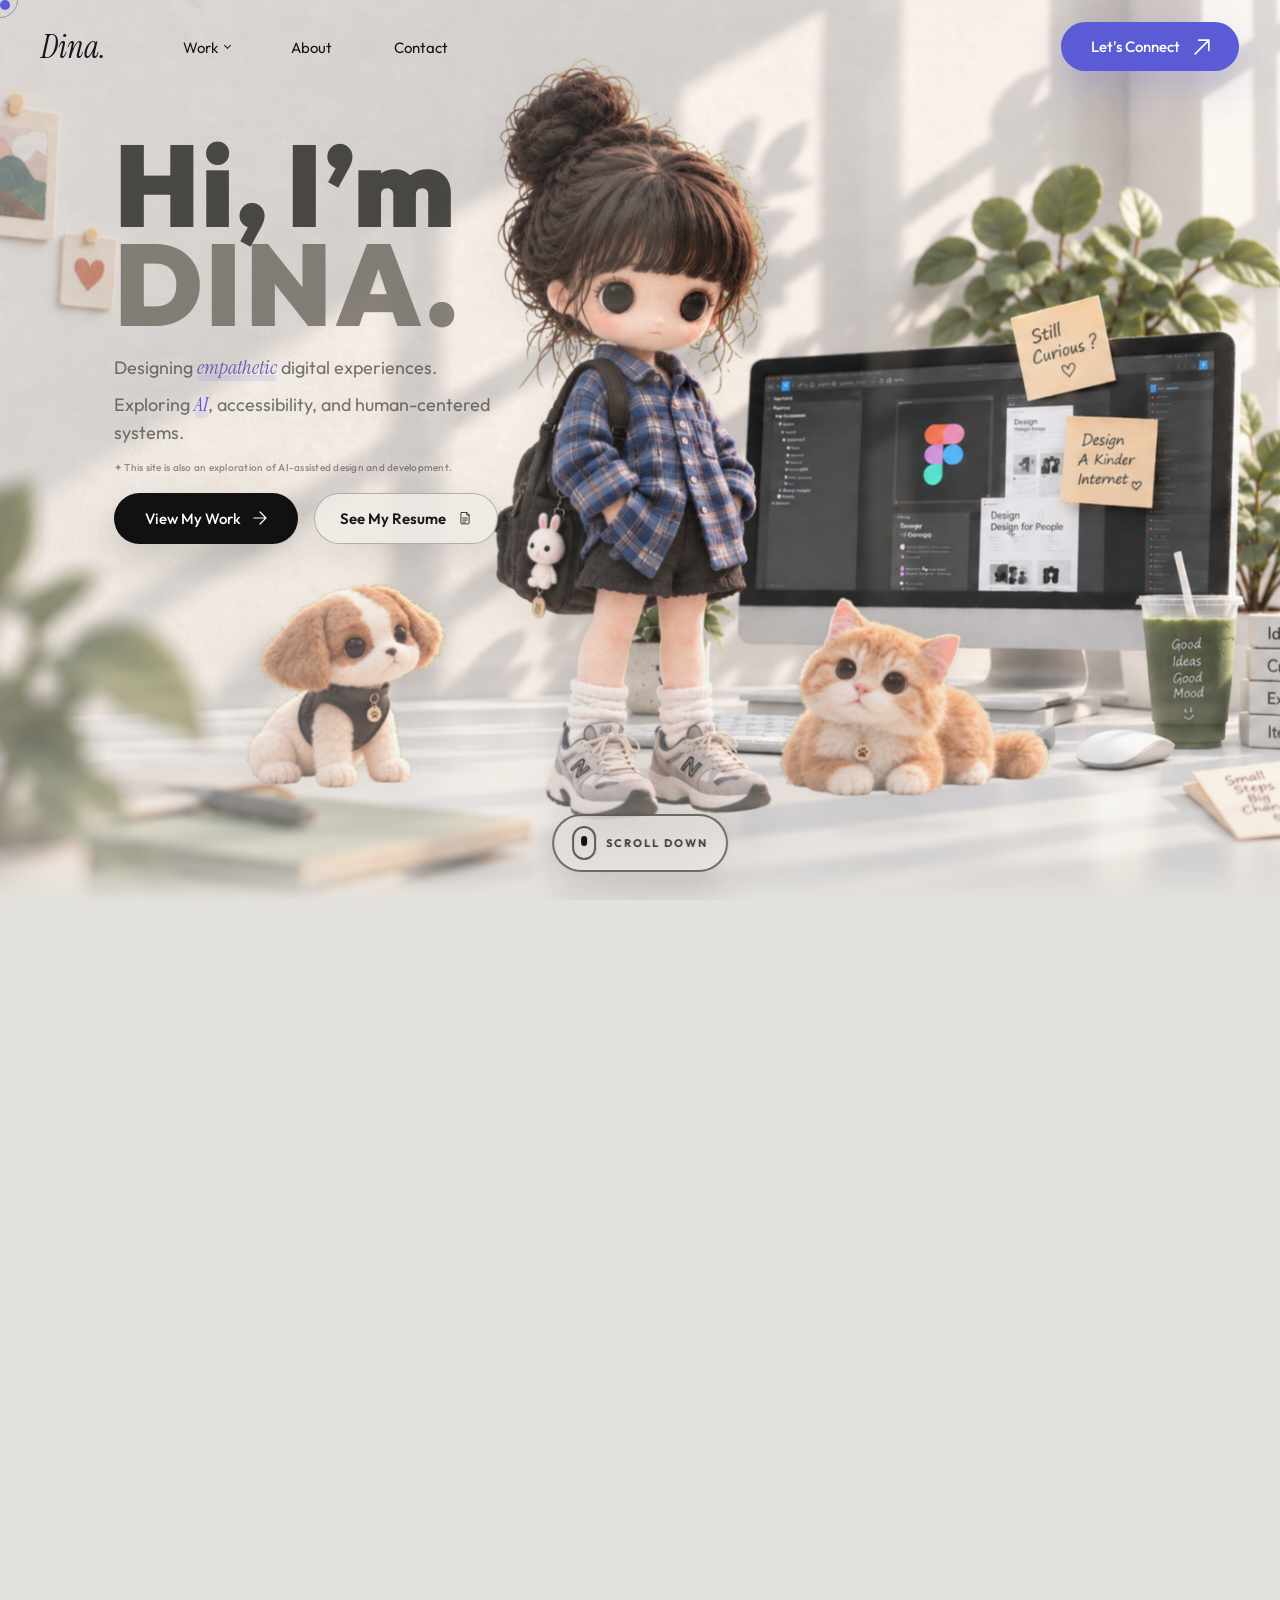
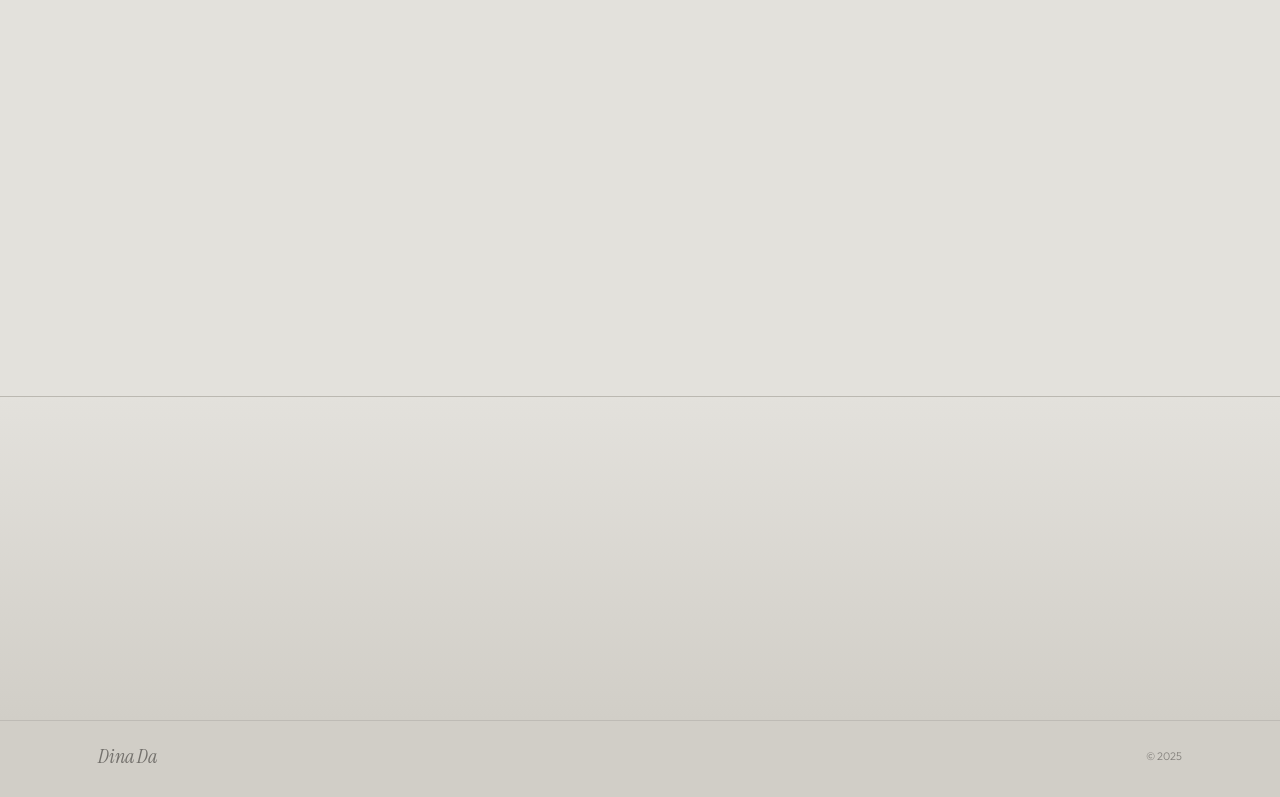
==== index.html @ 5faf24f3 "Add files via upload" ====
<!DOCTYPE html>
<html lang="en">
  <head>
  <meta charset="UTF-8" />
  <meta name="viewport" content="width=device-width, initial-scale=1.0" />
    <link rel="icon" type="image/png" href="favicon1.png">
  <title>Yujie Da (Dina) | UX & Product Designer | Northeastern University</title> <meta name="description" content="Portfolio of Yujie Da, also known as Dina. UX and product designer specializing in interactive design, AI products, and accessible digital experiences. Currently studying at Northeastern University." /> <meta name="author" content="Yujie Da" />

    <!-- Google Analytics -->
<script async src="https://www.googletagmanager.com/gtag/js?id=G-WJYXNTRF2K"></script>
<script>
  window.dataLayer = window.dataLayer || [];
  function gtag(){dataLayer.push(arguments);}
  gtag('js', new Date());
  gtag('config', 'G-WJYXNTRF2K');
</script>
  <link rel="preconnect" href="https://fonts.googleapis.com">
  <link rel="preconnect" href="https://fonts.gstatic.com" crossorigin>
  <link href="https://fonts.googleapis.com/css2?family=Instrument+Serif:ital@0;1&family=Outfit:wght@300;400;500;600;700;800;900&display=swap" rel="stylesheet">
  <style>
    *, *::before, *::after { box-sizing: border-box; margin: 0; padding: 0; }
    :root {
      --cream: #E3E1DC; --cream-dark: #D7D4CD; --footer-wash: #D1CEC7; --ink: #1A1814;
      --ink-light: #6B6560; --ink-faint: #A9A49E;
      --indigo: #5B5BD6; --indigo-deep: #4C4BC8; --indigo-light: #8B8BE8; --rose: #E8756A; --amber: #D4A847;
      --toy-ink: #191817; --toy-muted: #716D66; --toy-dina: #6F6A60;
      --serif: 'Instrument Serif', Georgia, serif; --sans: 'Outfit', sans-serif;
    }
    html { scroll-behavior: smooth; }
    body {
      background: var(--cream);
      color: var(--ink);
      font-family: var(--sans);
      font-weight: 300;
      overflow-x: hidden;
      cursor: none;
    }
    #cur { position: fixed; width: 10px; height: 10px; background: #5B5BD6; border-radius: 50%; pointer-events: none; z-index: 99999; top: 0; left: 0; }
    #cur-ring { position: fixed; width: 36px; height: 36px; border: 1.5px solid rgba(91,91,214,0.55); border-radius: 50%; pointer-events: none; z-index: 99998; top: 0; left: 0; transition: width 0.2s, height 0.2s; }
    nav { position: fixed; top: 0; left: 0; right: 0; z-index: 1000; padding: 22px 0; transition: background 0.4s, padding 0.4s, border-color 0.4s; }
    nav.scrolled { background: rgba(227,225,220,0.5); backdrop-filter: blur(18px); padding: 14px 0; border-bottom: 1px solid rgba(26,24,20,0.05); }
    .nav-inner { max-width: none; margin: 0 auto; padding: 0 clamp(24px,3.2vw,52px); display: grid; grid-template-columns: auto 1fr auto; gap: clamp(30px,6vw,96px); align-items: center; }
    .nav-name { font-family: var(--serif); font-size: 32px; font-style: italic; font-weight: 400; line-height: 1; text-decoration: none; color: #17151b; cursor: none; }
    .nav-links { display: flex; gap: clamp(28px,4.8vw,72px); list-style: none; justify-self: start; }
    .nav-links a { font-family: var(--sans); font-size: 15px; font-weight: 400; letter-spacing: 0; text-transform: none; color: #17151b; text-decoration: none; transition: color 0.2s; position: relative; cursor: none; }
    .nav-links button { font-family: var(--sans); font-size: 15px; font-weight: 400; letter-spacing: 0; color: #17151b; border: 0; background: transparent; cursor: none; }
    .nav-links a::after { content: ''; position: absolute; bottom: -2px; left: 0; width: 0; height: 1px; background: var(--indigo); transition: width 0.3s; }
    .nav-links a:hover { color: var(--indigo); }
    .nav-links a:hover::after { width: 100%; }
    .nav-work { position: relative; }
    .nav-work-toggle { display: inline-flex; align-items: center; gap: 7px; padding: 0; transition: color 0.2s; }
    .nav-work-toggle::after { content: ''; width: 5px; height: 5px; border-right: 1.5px solid currentColor; border-bottom: 1.5px solid currentColor; transform: translateY(-2px) rotate(45deg); transition: transform 0.22s; }
    .nav-work.is-open .nav-work-toggle,
    .nav-work-toggle:hover { color: var(--indigo); }
    .nav-work.is-open .nav-work-toggle::after { transform: translateY(1px) rotate(225deg); }
    .work-menu { position: absolute; left: -18px; top: calc(100% + 16px); min-width: 178px; padding: 10px; border: 1px solid rgba(26,24,20,0.12); border-radius: 14px; background: rgba(238,236,230,0.84); backdrop-filter: blur(18px); box-shadow: 0 20px 48px rgba(26,24,20,0.12); opacity: 0; transform: translateY(-6px); pointer-events: none; transition: opacity 0.22s, transform 0.22s; }
    .nav-work.is-open .work-menu { opacity: 1; transform: translateY(0); pointer-events: auto; }
    .work-menu a { display: flex; align-items: center; justify-content: space-between; padding: 10px 11px; border-radius: 10px; color: rgba(28,27,25,0.72); font-size: 13px; font-weight: 500; white-space: nowrap; }
    .work-menu a::after { content: ''; position: static; width: 6px; height: 6px; border-right: 1.4px solid currentColor; border-top: 1.4px solid currentColor; background: transparent; transform: rotate(45deg); opacity: 0.45; transition: opacity 0.2s, transform 0.2s; }
    .work-menu a:hover { color: var(--indigo); background: rgba(91,91,214,0.08); }
    .work-menu a:hover::after { width: 6px; opacity: 1; transform: translateX(2px) rotate(45deg); }
    .nav-connect { display: inline-flex; align-items: center; gap: 14px; justify-self: end; padding: 15px 24px; min-width: 178px; justify-content: center; border-radius: 999px; background: var(--indigo); color: #fff; font-size: 15px; font-weight: 500; text-decoration: none; box-shadow: 0 16px 38px rgba(91,91,214,0.22); transition: transform 0.22s, background 0.22s, box-shadow 0.22s; cursor: none; }
    .nav-connect:hover { transform: translateY(-1px); background: var(--indigo-deep); box-shadow: 0 20px 46px rgba(91,91,214,0.28); }
    .nav-connect:active { transform: scale(0.98); }
    .nav-toggle { display: none; width: 44px; height: 44px; border: 1px solid rgba(26,24,20,0.14); border-radius: 50%; background: rgba(238,236,230,0.74); color: #17151b; align-items: center; justify-content: center; padding: 0; backdrop-filter: blur(14px); transition: background 0.22s, border-color 0.22s, color 0.22s, transform 0.22s; cursor: none; }
    .nav-toggle:hover { color: var(--indigo); border-color: rgba(91,91,214,0.36); transform: translateY(-1px); }
    .nav-toggle-lines { width: 18px; height: 12px; position: relative; display: block; }
    .nav-toggle-lines::before,
    .nav-toggle-lines::after { content: ''; position: absolute; left: 0; width: 18px; height: 1.6px; border-radius: 999px; background: currentColor; transition: transform 0.22s, top 0.22s; }
    .nav-toggle-lines::before { top: 1px; }
    .nav-toggle-lines::after { top: 10px; }
    nav.mobile-open .nav-toggle-lines::before { top: 6px; transform: rotate(45deg); }
    nav.mobile-open .nav-toggle-lines::after { top: 6px; transform: rotate(-45deg); }
    .mobile-menu { display: none; }
    .hero-section {
      min-height: 100svh;
      display: flex;
      align-items: center;
      padding: 0;
      position: relative;
      overflow: hidden;
      background: var(--cream);
    }
    .hero-section::before {
      content: '';
      position: absolute;
      inset: 0;
      background:
        linear-gradient(90deg, rgba(227,225,220,0.34) 0%, rgba(227,225,220,0.12) 28%, rgba(227,225,220,0.02) 56%, rgba(227,225,220,0) 100%),
        linear-gradient(180deg, rgba(227,225,220,0.12) 0%, rgba(227,225,220,0) 46%, rgba(227,225,220,0.26) 100%);
      pointer-events: none;
      z-index: 1;
    }
    .hero-bottom-fade {
      position: absolute;
      left: 0;
      right: 0;
      bottom: -1px;
      height: 132px;
      background: linear-gradient(180deg, rgba(227,225,220,0) 0%, rgba(227,225,220,0.22) 70%, var(--cream) 100%);
      pointer-events: none;
      z-index: 1;
    }
    .hero-inner { max-width: none; margin: 0 auto; padding: clamp(128px,15svh,154px) clamp(34px,8.9vw,146px) 112px; width: 100%; min-height: 100svh; display: flex; align-items: flex-start; position: relative; z-index: 5; pointer-events: none; }
    .hero-content { position: relative; z-index: 6; max-width: 500px; mix-blend-mode: multiply; pointer-events: auto; }
    .hero-eyebrow { display: none; }
    @keyframes shimmer {
      0% { background-position: 200% center; }
      100% { background-position: -200% center; }
    }
    .hero-name { font-family: var(--sans); font-size: clamp(90px,9vw,162px); font-weight: 900; line-height: 0.86; letter-spacing: 0.01em; color: rgba(28,27,25,0.76); margin-bottom: 18px; max-width: 500px; text-transform: none; opacity: 0; transform: translate3d(-10px,20px,0); animation: heroTextIn 0.7s cubic-bezier(0.16,1,0.3,1) 0.1s both; }
    .hero-name-line { display: inline-flex; align-items: baseline; gap: 0.14em; }
    .hero-name em { display: block; font-family: inherit; font-style: normal; color: rgba(111,106,96,0.82); letter-spacing: 0.025em; transition: color 0.3s, text-shadow 0.3s; text-transform: uppercase; }
    .hero-name em:hover { color: var(--indigo); text-shadow: 0 16px 46px rgba(91,91,214,0.22); cursor: none; }
    .hero-desc { display: inline-block; font-size: clamp(18px,1.35vw,22px); font-weight: 400; line-height: 1.48; color: rgba(58,56,52,0.68); max-width: 440px; margin-bottom: 16px; padding: 2px 8px 4px 0; text-shadow: 0 1px 16px rgba(227,225,220,0.72); opacity: 0; transform: translate3d(-6px,16px,0); animation: heroTextIn 0.6s cubic-bezier(0.16,1,0.3,1) 0.25s both; }
    .hero-desc-line { display: block; }
    .hero-desc-line + .hero-desc-line { margin-top: 7px; }
    .glow-word { display: inline-block; position: relative; font-family: var(--serif); font-style: italic; font-size: 1.12em; font-weight: 500; color: #6862B8; text-shadow: 0 10px 26px rgba(91,91,214,0.14); transition: color 0.24s, text-shadow 0.24s; }
    .glow-word::after { content: ''; position: absolute; left: 0.04em; right: 0.02em; bottom: 0.08em; height: 0.34em; border-radius: 999px; background: rgba(139,139,232,0.16); z-index: -1; transition: background 0.24s, transform 0.24s; }
    .glow-word.ai { color: #5B5BD6; }
    .glow-word:hover { color: var(--indigo); text-shadow: 0 12px 32px rgba(91,91,214,0.24); }
    .glow-word:hover::after { background: rgba(139,139,232,0.24); transform: translateY(-1px); }
    .hero-note { max-width: 360px; margin: -5px 0 17px; padding: 0; border: 0; background: transparent; box-shadow: none; font-size: clamp(10px,0.72vw,11.5px); font-weight: 500; line-height: 1.45; letter-spacing: 0.025em; color: rgba(28,27,25,0.46); text-shadow: 0 1px 14px rgba(238,236,230,0.72); opacity: 0; transform: translate3d(-4px,10px,0); animation: heroTextIn 0.54s cubic-bezier(0.16,1,0.3,1) 0.34s both; }
    .hero-tags { display: none; }
    .hero-tag { font-size: 12px; padding: 6px 13px; border-radius: 20px; border: 1px solid rgba(26,24,20,0.15); color: var(--ink-light); }
    .hero-cta-row { display: flex; align-items: center; gap: 16px; flex-wrap: wrap; opacity: 0; transform: translate3d(-4px,14px,0); animation: heroTextIn 0.56s cubic-bezier(0.16,1,0.3,1) 0.4s both; }
    .hero-cta { display: inline-flex; align-items: center; gap: 12px; padding: 16px 31px; background: #111; color: #fff; font-size: 15px; font-weight: 500; letter-spacing: 0; text-transform: none; text-decoration: none; border-radius: 100px; box-shadow: 0 14px 34px rgba(17,17,17,0.16); transition: background 0.22s, transform 0.22s, box-shadow 0.22s; cursor: none; }
    .hero-cta:hover { background: var(--indigo); transform: translateY(-1px) scale(1.02); box-shadow: 0 18px 42px rgba(91,91,214,0.26); }
    .hero-cta:active { transform: translateY(0) scale(0.98); }
    .hero-cta svg { transition: transform 0.2s; }
    .hero-cta:hover svg { transform: translateX(3px); }
    .hero-cta-outline { display: inline-flex; align-items: center; gap: 12px; padding: 15px 25px; background: rgba(238,236,230,0.86); color: #171717; border: 1px solid rgba(17,17,17,0.28); font-size: 15px; font-weight: 600; letter-spacing: 0; text-transform: none; text-decoration: none; border-radius: 100px; backdrop-filter: blur(12px); box-shadow: 0 14px 34px rgba(17,17,17,0.1); transition: border-color 0.22s, color 0.22s, transform 0.22s, background 0.22s, box-shadow 0.22s; cursor: none; }
    .hero-cta-outline:hover { border-color: rgba(91,91,214,0.72); color: var(--indigo); background: rgba(246,244,238,0.94); box-shadow: 0 18px 40px rgba(91,91,214,0.14); transform: translateY(-1px); }
    .hero-cta-outline:active { transform: scale(0.98); }

    .hero-visual { opacity: 1; transform: none; position: absolute; inset: 0; display: block; z-index: 0; }
    .hero-art-shell {
      position: absolute;
      inset: 0;
      width: 100%;
      height: 100%;
      margin: 0;
      transform: scale(1.03);
      will-change: transform;
    }
    .hero-layer {
      position: absolute;
      inset: 0;
      width: 100%;
      height: 100%;
      display: block;
      object-fit: cover;
      object-position: center center;
      transform: translateZ(0);
    }
    .hero-scene-image {
      z-index: 0;
    }
    .hero-character-layer {
      position: absolute;
      inset: 0;
      width: 100%;
      height: 100%;
      display: block;
      object-fit: cover;
      object-position: center center;
      z-index: 1;
      pointer-events: none;
      transform: translate3d(0,0,0);
      filter: drop-shadow(0 18px 22px rgba(26,24,20,0.1)) saturate(0.98) contrast(0.98);
      transition: opacity 0.34s cubic-bezier(0.16,1,0.3,1), transform 0.42s cubic-bezier(0.16,1,0.3,1), filter 0.34s;
    }
    .hero-character-layer.girl-layer { opacity: 1; }
    .hero-character-layer.dog-layer { filter: drop-shadow(0 12px 16px rgba(26,24,20,0.1)) saturate(0.98) contrast(0.98); }
    .hero-character-layer.cat-layer { filter: drop-shadow(0 12px 16px rgba(26,24,20,0.1)) saturate(0.98) contrast(0.98); }
    .hero-character-layer.cat-layer { transform: translate3d(62px,8px,0); }
    .hero-art-shell.is-girl-active .girl-layer { transform: translate3d(0,-1px,0) scale(1.001); filter: drop-shadow(0 18px 22px rgba(26,24,20,0.1)) saturate(1) contrast(0.99); }
    .hero-art-shell.is-dog-active .dog-layer { transform: translate3d(2px,0,0) scale(1.001); filter: drop-shadow(0 12px 16px rgba(26,24,20,0.1)) saturate(1) contrast(0.99); }
    .hero-art-shell.is-cat-active .cat-layer { transform: translate3d(60px,6px,0) scale(1.001); filter: drop-shadow(0 12px 16px rgba(26,24,20,0.1)) saturate(1) contrast(0.99); }
    .hero-light-layer { z-index: 2; opacity: 0.62; mix-blend-mode: screen; pointer-events: none; }
    .hero-motion-zone {
      position: absolute;
      z-index: 4;
      background: transparent;
      cursor: none;
    }
    .zone-dog { left: 8%; top: 58%; width: 23%; height: 30%; }
    .zone-cat { left: 58%; top: 58%; width: 23%; height: 30%; }
    .zone-girl { left: 37%; top: 8%; width: 24%; height: 78%; }
    .scroll-indicator { position: absolute; left: 50%; bottom: 28px; min-width: 156px; height: 58px; padding: 0 18px 0 52px; transform: translateX(-50%); display: inline-flex; align-items: center; justify-content: center; z-index: 6; border: 2px solid rgba(17,17,17,0.56); border-radius: 999px; background: rgba(227,225,220,0.58); backdrop-filter: blur(12px); box-shadow: 0 16px 42px rgba(17,17,17,0.16); cursor: none; opacity: 0; animation: scrollIndicatorIn 0.55s cubic-bezier(0.16,1,0.3,1) 0.65s both; transition: transform 0.22s, background 0.22s, border-color 0.22s; }
    .scroll-indicator:hover { transform: translateX(-50%) translateY(-2px); background: rgba(238,236,230,0.78); border-color: rgba(91,91,214,0.62); }
    .scroll-indicator::before { content: ''; position: absolute; left: 18px; top: 50%; width: 24px; height: 34px; border: 2px solid rgba(17,17,17,0.64); border-radius: 999px; transform: translateY(-50%); }
    .scroll-indicator::after { content: ''; position: absolute; left: 30px; top: 20px; width: 6px; height: 10px; border-radius: 999px; background: #111; transform: translateX(-50%); animation: scrollCue 1.35s cubic-bezier(0.65,0,0.35,1) infinite; }
    .scroll-line { display: none; }
    .scroll-text { display: block; font-size: 11px; font-weight: 700; letter-spacing: 0.18em; text-transform: uppercase; color: rgba(17,17,17,0.78); white-space: nowrap; }

    @keyframes heroTextIn {
      to { opacity: 1; transform: translate3d(0,0,0); }
    }
    @keyframes scrollIndicatorIn {
      from { opacity: 0; transform: translate(-50%, 12px); }
      to { opacity: 1; transform: translate(-50%, 0); }
    }
    @media (prefers-reduced-motion: reduce) {
      .hero-content,
      .hero-name,
      .hero-desc,
      .hero-note,
      .hero-cta-row,
      .hero-visual,
      .hero-art-shell,
      .hero-character-layer,
      .hero-light-layer,
      .hero-eyebrow,
      .glow-word {
        animation: none !important;
        opacity: 1 !important;
        transform: none !important;
      }
      .scroll-indicator {
        animation: none !important;
        opacity: 1 !important;
        transform: translateX(-50%) !important;
      }
      .hero-motion-zone { display: none; }
    }

    @keyframes scrollCue { 0% { opacity: 0; transform: translate(-50%, -7px); } 22% { opacity: 1; } 100% { opacity: 0; transform: translate(-50%, 12px); } }
    section { padding: 120px 0; }
    #projects { padding: 100px 0 118px; margin-top: 0; background: var(--cream); }
    .section-inner { max-width: 1200px; margin: 0 auto; padding: 0 clamp(28px,4.6vw,58px); }
    .section-label { font-family: var(--sans); font-size: 12px; font-weight: 500; letter-spacing: 0.32em; text-transform: uppercase; color: rgba(25,24,22,0.44); margin-bottom: 44px; display: flex; align-items: center; gap: 18px; }
    #projects .section-label { margin-bottom: 34px; }
    .section-label::after { content: ''; flex: 1; height: 1px; background: rgba(26,24,20,0.16); }
    .projects-list { display: grid; grid-template-columns: repeat(3, minmax(0, 1fr)); gap: 18px; align-items: stretch; }
    .project-card { min-height: 620px; display: grid; grid-template-rows: auto 1fr; border: 1px solid rgba(26,24,20,0.14); border-radius: 10px; padding: 22px; text-decoration: none; color: inherit; position: relative; overflow: hidden; background: linear-gradient(180deg, rgba(238,236,230,0.82), rgba(215,212,205,0.74)); box-shadow: inset 0 1px 0 rgba(255,255,255,0.34), 0 18px 48px rgba(26,24,20,0.08); transition: transform 0.35s cubic-bezier(0.16,1,0.3,1), box-shadow 0.35s, border-color 0.35s; align-items: start; cursor: none; }
    .project-card::before { content: ''; position: absolute; left: 22px; right: 22px; top: 54%; height: 1px; background: rgba(26,24,20,0.18); z-index: 0; }
    .project-card:hover { transform: translateY(-8px); border-color: rgba(91,91,214,0.34); box-shadow: inset 0 1px 0 rgba(255,255,255,0.42), 0 28px 72px rgba(26,24,20,0.14); }
    .project-left { position: relative; z-index: 2; padding-right: 0; }
    .project-number { width: fit-content; font-family: var(--sans); font-size: 11px; color: rgba(26,24,20,0.56); letter-spacing: 0.08em; margin-bottom: 22px; padding: 7px 10px; border: 1px solid rgba(26,24,20,0.16); border-radius: 999px; background: rgba(227,225,220,0.62); }
    .project-title { font-family: var(--sans); font-size: clamp(32px,3.6vw,50px); font-weight: 800; line-height: 0.95; letter-spacing: 0; color: rgba(28,27,25,0.82); min-height: calc(clamp(32px,3.6vw,50px) * 1.9); margin-bottom: 18px; transition: color 0.3s; }
    .project-card:hover .project-title { color: var(--indigo); }
    .project-desc { font-size: 14px; font-weight: 400; line-height: 1.55; color: rgba(58,56,52,0.68); max-width: 360px; margin-bottom: 22px; }
    .project-tags { display: flex; gap: 8px; flex-wrap: wrap; }
    .tag { font-size: 10px; font-weight: 500; letter-spacing: 0.16em; text-transform: uppercase; color: rgba(26,24,20,0.58); border: 1px solid rgba(26,24,20,0.14); padding: 7px 12px; border-radius: 100px; background: rgba(227,225,220,0.44); transition: background 0.3s, color 0.3s, border-color 0.3s; }
    .project-card:hover .tag { background: rgba(91,91,214,0.1); color: var(--indigo); border-color: rgba(91,91,214,0.34); }
    .project-right { position: relative; z-index: 1; display: flex; justify-content: center; align-items: end; min-height: 300px; padding: 34px 0 34px; }
    .project-image { width: 100%; max-width: 340px; aspect-ratio: 4/5; border-radius: 8px; overflow: visible; transition: transform 0.5s cubic-bezier(0.16,1,0.3,1), filter 0.5s; filter: drop-shadow(0 28px 32px rgba(26,24,20,0.16)); }
    .project-image img { border-radius: 8px; }
    .project-card:hover .project-image { transform: scale(1.035) translateY(-8px) rotate(-1deg); filter: drop-shadow(0 36px 42px rgba(26,24,20,0.2)); }
    .project-arrow { position: absolute; top: 20px; right: 20px; width: 46px; height: 46px; border: 1px solid rgba(26,24,20,0.18); border-radius: 50%; display: flex; align-items: center; justify-content: center; color: rgba(26,24,20,0.66); transition: all 0.3s; z-index: 3; background: rgba(238,236,230,0.7); backdrop-filter: blur(8px); }
    .project-card:hover .project-arrow { background: var(--indigo); border-color: var(--indigo); color: white; transform: rotate(45deg); }
    #contact { background: linear-gradient(180deg, var(--cream) 0%, var(--footer-wash) 100%); color: var(--ink); padding: 86px 0 54px; border-top: 1px solid rgba(26,24,20,0.12); position: relative; }
    .contact-inner { max-width: 1200px; margin: 0 auto; padding: 0 clamp(28px,4.6vw,58px); display: grid; grid-template-columns: minmax(0, 1fr) auto; gap: 42px; justify-content: space-between; align-items: end; }
    .contact-copy { display: flex; flex-direction: column; gap: 18px; }
    .contact-kicker { font-size: 10px; font-weight: 700; letter-spacing: 0.3em; text-transform: uppercase; color: rgba(26,24,20,0.36); }
    .contact-heading { font-family: var(--sans); font-size: clamp(36px,4.6vw,68px); font-weight: 900; line-height: 0.94; letter-spacing: 0; color: rgba(28,27,25,0.78); max-width: 660px; transition: color 0.28s, text-shadow 0.28s; cursor: none; }
    .contact-heading:hover { color: var(--indigo); text-shadow: 0 16px 42px rgba(91,91,214,0.16); }
    .contact-subtitle { font-family: var(--sans); font-size: clamp(16px,1.5vw,22px); font-weight: 500; line-height: 1.2; color: rgba(28,27,25,0.5); max-width: 360px; transition: color 0.28s, transform 0.28s; cursor: none; }
    .contact-subtitle:hover { color: var(--indigo); transform: translateX(2px); }
    .contact-right { display: flex; flex-direction: column; align-items: flex-end; gap: 24px; }
    .contact-email { display: inline-flex; align-items: center; gap: 10px; font-family: var(--sans); font-size: 20px; font-weight: 600; color: rgba(28,27,25,0.82); text-decoration: none; cursor: none; position: relative; }
.contact-email::after { content: ''; position: absolute; bottom: -2px; left: 0; width: 0; height: 1px; background: var(--indigo); transition: width 0.3s; }
.contact-email:hover { color: var(--indigo); }
.contact-email:hover::after { width: 100%; }
.contact-email svg { color: currentColor; flex-shrink: 0; }
.contact-links { display: flex; gap: 20px; }
.contact-link { display: inline-flex; align-items: center; gap: 8px; font-size: 12px; font-weight: 600; letter-spacing: 0.14em; text-transform: uppercase; color: rgba(28,27,25,0.62); text-decoration: none; transition: color 0.3s; cursor: none; position: relative; }
.contact-link::after { content: ''; position: absolute; bottom: -2px; left: 0; width: 0; height: 1px; background: var(--indigo); transition: width 0.3s; }
.contact-link:hover { color: var(--indigo); }
.contact-link:hover::after { width: 100%; }
    footer { background: var(--footer-wash); border-top: 1px solid rgba(26,24,20,0.1); padding: 22px 0 28px; }
    .footer-inner { max-width: 1200px; margin: 0 auto; padding: 0 clamp(28px,4.6vw,58px); display: flex; justify-content: space-between; align-items: center; }
    .footer-name { font-family: var(--serif); font-style: italic; font-size: 20px; color: rgba(28,27,25,0.52); }
    .footer-copy { font-size: 11px; color: rgba(28,27,25,0.42); }
    @keyframes fadeUp { to { opacity: 1; transform: translateY(0); } }
    @keyframes blobFloat2 { 0%,100% { transform: none; } 50% { transform: translateY(-12px); } }
    @keyframes blobFloat3 { 0%,100% { transform: none; } 50% { transform: translateY(-8px); } }
    @keyframes scrollAnim { 0% { top: -100%; } 100% { top: 100%; } }
    .reveal { transition: opacity 0.8s ease, transform 0.8s ease; }
    .reveal.hidden { opacity: 0; transform: translateY(20px); }
    @media (max-width: 900px) {
      nav { padding: 18px 0; }
      .nav-inner { padding: 0 22px; display: flex; justify-content: space-between; gap: 18px; }
      .nav-name { font-size: 28px; }
      .nav-links { display: none; }
      .nav-connect { min-width: 0; padding: 12px 15px; font-size: 13px; margin-left: auto; }
      .nav-toggle { display: inline-flex; flex-shrink: 0; }
      .mobile-menu { position: absolute; left: 22px; right: 22px; top: calc(100% + 12px); display: flex; flex-direction: column; gap: 2px; padding: 12px; border: 1px solid rgba(26,24,20,0.12); border-radius: 14px; background: rgba(238,236,230,0.9); backdrop-filter: blur(18px); box-shadow: 0 24px 58px rgba(26,24,20,0.14); opacity: 0; transform: translateY(-8px); pointer-events: none; transition: opacity 0.22s, transform 0.22s; }
      nav.mobile-open .mobile-menu { opacity: 1; transform: translateY(0); pointer-events: auto; }
      .mobile-menu a { display: flex; align-items: center; justify-content: space-between; padding: 12px 12px; border-radius: 10px; color: rgba(28,27,25,0.72); font-size: 14px; font-weight: 600; text-decoration: none; }
      .mobile-menu a:hover { color: var(--indigo); background: rgba(91,91,214,0.08); }
      .mobile-menu .mobile-project { font-size: 13px; font-weight: 500; color: rgba(28,27,25,0.56); padding-left: 22px; }
      .hero-section { min-height: 100svh; padding: 0; background: var(--cream); }
      .hero-section::before {
        background:
          linear-gradient(180deg, rgba(227,225,220,0.9) 0%, rgba(227,225,220,0.62) 34%, rgba(227,225,220,0.2) 100%),
          linear-gradient(90deg, rgba(227,225,220,0.78) 0%, rgba(227,225,220,0.18) 100%);
      }
      .hero-bottom-fade { height: 110px; }
      .hero-inner { min-height: 100svh; padding: 106px 24px 94px; align-items: flex-start; }
      .hero-eyebrow { font-size: 13px; margin-bottom: 28px; }
      .hero-name { font-size: clamp(64px,20vw,96px); margin-bottom: 18px; max-width: 310px; }
      .hero-desc { font-size: 16px; max-width: min(315px, 88vw); margin-bottom: 14px; color: rgba(58,56,52,0.7); }
      .hero-note { max-width: min(290px, 84vw); margin: -4px 0 14px; padding: 0; font-size: 10.5px; }
      .hero-tags { gap: 7px; margin-top: 20px; margin-bottom: 36px; }
      .hero-tag { font-size: 11px; padding: 5px 13px; }
      .hero-cta-row { gap: 10px; }
      .hero-cta, .hero-cta-outline { gap: 10px; padding: 13px 17px; font-size: 12px; }
      .hero-scene-image { object-position: 55% center; }
      .scroll-indicator { bottom: 26px; height: 46px; }
      .scroll-text { font-size: 9px; }
      section { padding: 80px 0; }
      #projects { margin-top: 0; padding: 72px 0 84px; }
      #projects .section-label { margin-bottom: 28px; }
      .section-inner, .contact-inner, .footer-inner { padding: 0 24px; }
      .projects-list { grid-template-columns: 1fr; }
      .project-card { min-height: 560px; padding: 20px; }
      .project-card::before { left: 20px; right: 20px; top: 56%; }
      .project-card:hover { transform: translateY(-4px); }
      .project-title { font-size: clamp(34px,13vw,52px); min-height: 0; }
      .project-right { min-height: 260px; padding: 20px 0 34px; }
      .project-image { max-width: 310px; aspect-ratio: 4/4.5; }
      .contact-inner { grid-template-columns: 1fr; align-items: flex-start; gap: 42px; }
      .contact-heading { font-size: clamp(36px,11vw,54px); }
      .contact-subtitle { font-size: 16px; }
      .contact-right { align-items: flex-start; }
      .contact-links { flex-wrap: wrap; }
      body { cursor: auto; }
      #cur, #cur-ring { display: none; }
    }
    @media (min-width: 901px) and (max-width: 1180px) {
      .hero-inner { padding-top: clamp(118px,14svh,140px); padding-left: clamp(58px,9.5vw,106px); }
      .hero-name { font-size: clamp(82px,8.6vw,124px); max-width: 430px; }
      .hero-scene-image { object-position: 60% center; }
    }
  </style>
</head>
<body>
  <div id="cur"></div>
  <div id="cur-ring"></div>

  <nav id="nav">
    <div class="nav-inner">
      <a href="index.html" class="nav-name">Dina.</a>
      <ul class="nav-links">
        <li class="nav-work">
          <button class="nav-work-toggle" type="button" aria-expanded="false" aria-controls="work-menu">Work</button>
          <div class="work-menu" id="work-menu">
            <a href="ai-mentor-bot/">AI Mentor Bot</a>
            <a href="boston-cares/">Boston Cares</a>
            <a href="colour.html">COLOUR</a>
          </div>
        </li>
        <li><a href="about.html">About</a></li>
        <li><a href="#contact">Contact</a></li>
      </ul>
      <a href="mailto:dddina7788@gmail.com" class="nav-connect">Let's Connect <svg width="16" height="16" viewBox="0 0 14 14" fill="none"><path d="M1 13L13 1M13 1H4M13 1v9" stroke="currentColor" stroke-width="1.4" stroke-linecap="round"/></svg></a>
      <button class="nav-toggle" type="button" aria-label="Open navigation menu" aria-expanded="false" aria-controls="mobile-menu"><span class="nav-toggle-lines" aria-hidden="true"></span></button>
      <div class="mobile-menu" id="mobile-menu">
        <a href="#projects">Work</a>
        <a class="mobile-project" href="ai-mentor-bot/">AI Mentor Bot</a>
        <a class="mobile-project" href="boston-cares/">Boston Cares</a>
        <a class="mobile-project" href="colour.html">COLOUR</a>
        <a href="about.html">About</a>
        <a href="#contact">Contact</a>
        <a href="https://drive.google.com/file/d/10085O7HcPDRbbVvB2gu00LjhxMf7chLG/view?usp=drive_link" target="_blank">Resume</a>
      </div>
    </div>
  </nav>

  <div class="hero-section" id="home">
    <div class="hero-visual" aria-hidden="true">
      <figure class="hero-art-shell">
        <img class="hero-layer hero-scene-image" src="images/hero/background_clean.png" alt="" fetchpriority="high" decoding="async" />
        <img class="hero-character-layer girl-layer" data-hero-sprite="girl" src="images/hero/girl_front.png" alt="" decoding="sync" />
        <img class="hero-character-layer dog-layer" data-hero-sprite="dog" src="images/hero/dog_idle_01.png" alt="" decoding="sync" />
        <img class="hero-character-layer cat-layer" data-hero-sprite="cat" src="images/hero/cat_idle_01.png" alt="" decoding="sync" />
        <img class="hero-layer hero-light-layer" src="images/hero/light_shadow_overlay.png" alt="" decoding="async" />
      </figure>
    </div>
    <span class="hero-motion-zone zone-dog" data-hero-action="dog" aria-hidden="true"></span>
    <span class="hero-motion-zone zone-cat" data-hero-action="cat" aria-hidden="true"></span>
    <span class="hero-motion-zone zone-girl" data-hero-action="girl" aria-hidden="true"></span>
    <div class="hero-inner">
      <div class="hero-content">
        <p class="hero-eyebrow">UX Designer</p>
        <h1 class="hero-name"><span class="hero-name-line">Hi,<span>I&rsquo;m</span></span><br><em>DINA.</em></h1>
        <p class="hero-desc">
          <span class="hero-desc-line">Designing <span class="glow-word">empathetic</span> digital experiences.</span>
          <span class="hero-desc-line">Exploring <span class="glow-word ai">AI</span>, accessibility, and human-centered systems.</span>
        </p>
        <p class="hero-note">✦ This site is also an exploration of AI-assisted design and development.</p>
        <div class="hero-tags">
          <span class="hero-tag">User Research</span>
          <span class="hero-tag">Interaction Design</span>
          <span class="hero-tag">Figma</span>
          <span class="hero-tag">Accessibility</span>
          <span class="hero-tag">Prototyping</span>
        </div>
        <div class="hero-cta-row">
          <a href="#projects" class="hero-cta">View My Work <svg width="14" height="14" viewBox="0 0 14 14" fill="none"><path d="M1 7h12M7 1l6 6-6 6" stroke="currentColor" stroke-width="1.2" stroke-linecap="round" stroke-linejoin="round"/></svg></a>
          <a href="https://drive.google.com/file/d/10085O7HcPDRbbVvB2gu00LjhxMf7chLG/view?usp=drive_link" target="_blank" class="hero-cta-outline">See My Resume <svg width="14" height="14" viewBox="0 0 24 24" fill="none" stroke="currentColor" stroke-width="1.4" stroke-linecap="round" stroke-linejoin="round"><path d="M6 2.5h9l4 4V21a1 1 0 01-1 1H6a1 1 0 01-1-1V3.5a1 1 0 011-1z"/><path d="M15 2.5V7h4"/><line x1="8" y1="12" x2="16" y2="12"/><line x1="8" y1="15.5" x2="16" y2="15.5"/><line x1="8" y1="19" x2="13" y2="19"/></svg></a>
        </div>
      </div>
    </div>
    <div class="hero-bottom-fade" aria-hidden="true"></div>
    <div class="scroll-indicator" aria-hidden="true">
      <div class="scroll-line"></div>
      <span class="scroll-text">Scroll Down</span>
    </div>
  </div>

  <section id="projects">
    <div class="section-inner">
      <p class="section-label reveal">Selected Work</p>
      <div class="projects-list">
        <a href="ai-mentor-bot/" class="project-card reveal">
          <div class="project-left">
            <p class="project-number">01</p>
            <h2 class="project-title">AI Mentor Bot</h2>
            <p class="project-desc">An AI interview coaching product designed from 0→1, combining intelligent feedback, emotional support, and human mentorship into one guided experience.</p>
            <div class="project-tags"><span class="tag">Professional</span><span class="tag">0→1 Product</span><span class="tag">AI Experience</span></div>
          </div>
          <div class="project-right">
            <div class="project-image"><img src="images/covers/project1.png" alt="AI Mentor Bot" style="width:100%;height:100%;object-fit:cover;"></div>
            <div class="project-arrow"><svg width="14" height="14" viewBox="0 0 14 14" fill="none"><path d="M1 13L13 1M13 1H4M13 1v9" stroke="currentColor" stroke-width="1.2" stroke-linecap="round"/></svg></div>
          </div>
        </a>
        <a href="boston-cares/" class="project-card reveal">
          <div class="project-left">
            <p class="project-number">02</p>
            <h2 class="project-title">Boston Cares</h2>
            <p class="project-desc">An academic redesign that restructures navigation and key user journeys, helping volunteers, nonprofits, and corporate teams take action more easily.</p>
            <div class="project-tags"><span class="tag">Academic</span><span class="tag">Website Redesign</span><span class="tag">Information Architecture</span></div>
          </div>
          <div class="project-right">
            <div class="project-image"><img src="images/covers/project2.png" alt="Boston Cares" style="width:100%;height:100%;object-fit:cover;"></div>
            <div class="project-arrow"><svg width="14" height="14" viewBox="0 0 14 14" fill="none"><path d="M1 13L13 1M13 1H4M13 1v9" stroke="currentColor" stroke-width="1.2" stroke-linecap="round"/></svg></div>
          </div>
        </a>
        <a href="colour.html" class="project-card reveal">
          <div class="project-left">
            <p class="project-number">03</p>
            <h2 class="project-title">COLOUR</h2>
            <p class="project-desc">Joined a pre-seed startup as Lead Product Designer, turning the founders&rsquo; initial PRD into a research-informed, investor-ready MVP in six weeks.</p>
            <div class="project-tags"><span class="tag">Startup</span><span class="tag">Pre-seed MVP</span><span class="tag">Product Strategy</span></div>
          </div>
          <div class="project-right">
            <div class="project-image"><img src="images/covers/project3.png" alt="COLOUR" style="width:100%;height:100%;object-fit:cover;"></div>
            <div class="project-arrow"><svg width="14" height="14" viewBox="0 0 14 14" fill="none"><path d="M1 13L13 1M13 1H4M13 1v9" stroke="currentColor" stroke-width="1.2" stroke-linecap="round"/></svg></div>
          </div>
        </a>
      </div>
    </div>
  </section>

  <section id="contact">
    <div class="contact-inner reveal">
      <div class="contact-copy">
        <p class="contact-kicker">Note</p>
        <h2 class="contact-heading">Let&rsquo;s build something meaningful.</h2>
        <p class="contact-subtitle">Open to new opportunities.</p>
      </div>
      <div class="contact-right">
        <a href="mailto:dddina7788@gmail.com" class="contact-email"><svg width="16" height="16" viewBox="0 0 24 24" fill="none" stroke="currentColor" stroke-width="1.4" stroke-linecap="round" stroke-linejoin="round"><rect x="2.5" y="5" width="19" height="14" rx="2"/><path d="M3.5 6.5l8.5 7 8.5-7"/></svg>dddina7788@gmail.com</a>
        <div class="contact-links">
          <a href="https://www.linkedin.com/in/dina-da/" target="_blank" class="contact-link"><svg width="16" height="16" viewBox="0 0 24 24" fill="none" stroke="currentColor" stroke-width="1.4" stroke-linecap="round" stroke-linejoin="round"><rect x="2.5" y="2.5" width="19" height="19" rx="3"/><line x1="7.5" y1="10" x2="7.5" y2="17"/><circle cx="7.5" cy="6.7" r="0.6" fill="currentColor"/><path d="M11.5 17v-4.2c0-1.6 1-2.8 2.5-2.8s2.5 1.2 2.5 2.8V17"/><line x1="11.5" y1="10" x2="11.5" y2="17"/></svg>LinkedIn</a>
          <a href="https://drive.google.com/file/d/10085O7HcPDRbbVvB2gu00LjhxMf7chLG/view?usp=drive_link" target="_blank" class="contact-link"><svg width="16" height="16" viewBox="0 0 24 24" fill="none" stroke="currentColor" stroke-width="1.4" stroke-linecap="round" stroke-linejoin="round"><path d="M6 2.5h9l4 4V21a1 1 0 01-1 1H6a1 1 0 01-1-1V3.5a1 1 0 011-1z"/><path d="M15 2.5V7h4"/><line x1="8" y1="12" x2="16" y2="12"/><line x1="8" y1="15.5" x2="16" y2="15.5"/><line x1="8" y1="19" x2="13" y2="19"/></svg>Resume</a>
        </div>
      </div>
    </div>
  </section>

  <footer>
    <div class="footer-inner">
      <span class="footer-name">Dina Da</span>
      <span class="footer-copy">© 2025</span>
    </div>
  </footer>

  <script>
    (function() {
      var cur = document.getElementById('cur');
      var ring = document.getElementById('cur-ring');
      var mx = 0, my = 0, rx = 0, ry = 0;
      var heroArt = document.querySelector('.hero-art-shell');
      var heroSection = document.getElementById('home');
      var projectsSection = document.getElementById('projects');
      var scrollIndicator = document.querySelector('.scroll-indicator');
      var workDropdown = document.querySelector('.nav-work');
      var workToggle = workDropdown ? workDropdown.querySelector('.nav-work-toggle') : null;
      var nav = document.getElementById('nav');
      var navToggle = document.querySelector('.nav-toggle');
      var mobileMenu = document.getElementById('mobile-menu');
      var prefersReducedMotion = window.matchMedia('(prefers-reduced-motion: reduce)').matches;
      var hoverTimers = {};
      var heroSprites = {};
      var heroCooldowns = {};
      var heroFrameCache = {};

      window.addEventListener('mousemove', function(e) {
        mx = e.clientX;
        my = e.clientY;
        cur.style.left = (mx - 5) + 'px';
        cur.style.top  = (my - 5) + 'px';
      });

      (function tick() {
        rx += (mx - rx) * 0.15;
        ry += (my - ry) * 0.15;
        ring.style.left = (rx - 18) + 'px';
        ring.style.top  = (ry - 18) + 'px';
        requestAnimationFrame(tick);
      })();

      document.querySelectorAll('a, button').forEach(function(el) {
        el.addEventListener('mouseenter', function() { ring.style.width='52px'; ring.style.height='52px'; });
        el.addEventListener('mouseleave', function() { ring.style.width='36px'; ring.style.height='36px'; });
      });

      function closeWorkMenu() {
        if (!workDropdown || !workToggle) return;
        workDropdown.classList.remove('is-open');
        workToggle.setAttribute('aria-expanded', 'false');
      }

      if (workDropdown && workToggle) {
        workToggle.addEventListener('click', function(e) {
          e.stopPropagation();
          var isOpen = workDropdown.classList.toggle('is-open');
          workToggle.setAttribute('aria-expanded', String(isOpen));
        });

        workDropdown.querySelectorAll('.work-menu a').forEach(function(link) {
          link.addEventListener('click', closeWorkMenu);
        });

        document.addEventListener('click', function(e) {
          if (!workDropdown.contains(e.target)) closeWorkMenu();
        });

        document.addEventListener('keydown', function(e) {
          if (e.key === 'Escape') closeWorkMenu();
        });
      }

      function closeMobileMenu() {
        if (!nav || !navToggle) return;
        nav.classList.remove('mobile-open');
        navToggle.setAttribute('aria-expanded', 'false');
      }

      if (nav && navToggle && mobileMenu) {
        navToggle.addEventListener('click', function(e) {
          e.stopPropagation();
          var isOpen = nav.classList.toggle('mobile-open');
          navToggle.setAttribute('aria-expanded', String(isOpen));
        });

        mobileMenu.querySelectorAll('a').forEach(function(link) {
          link.addEventListener('click', closeMobileMenu);
        });

        document.addEventListener('click', function(e) {
          if (!nav.contains(e.target)) closeMobileMenu();
        });

        document.addEventListener('keydown', function(e) {
          if (e.key === 'Escape') closeMobileMenu();
        });
      }

      function preloadHeroFrames(groups) {
        var uniqueFrames = Array.from(new Set(groups.flat()));
        return Promise.all(uniqueFrames.map(function(src) {
          var img = new Image();
          img.decoding = 'sync';
          img.src = src;
          heroFrameCache[src] = img;
          if (img.decode) {
            return img.decode().catch(function() { return null; });
          }
          if (img.complete) return Promise.resolve();
          return new Promise(function(resolve) {
            img.onload = resolve;
            img.onerror = resolve;
          });
        }));
      }

      function createHeroSprite(name, config) {
        var img = document.querySelector('[data-hero-sprite="' + name + '"]');
        if (!img || prefersReducedMotion) return null;

        var sprite = {
          img: img,
          staticFrame: config.staticFrame,
          actionFrames: config.actionFrames,
          actionMs: config.actionMs,
          holdMs: config.holdMs,
          actionTimer: null,
          ready: false,
          busy: false
        };

        sprite.setFrame = function(src) {
          var cached = heroFrameCache[src];
          if (cached && cached.complete && cached.naturalWidth > 0) {
            sprite.img.src = cached.src;
          }
        };

        sprite.reset = function() {
          window.clearTimeout(sprite.actionTimer);
          sprite.busy = false;
          sprite.setFrame(sprite.staticFrame);
        };

        sprite.playAction = function(done) {
          if (!sprite.ready || sprite.busy) return false;
          sprite.busy = true;
          window.clearTimeout(sprite.actionTimer);
          var sequence = sprite.actionFrames.concat(sprite.actionFrames.slice(0, -1).reverse());
          var index = 0;

          function step() {
            sprite.setFrame(sequence[index]);
            index += 1;
            if (index >= sequence.length) {
              sprite.actionTimer = window.setTimeout(function() {
                sprite.reset();
                if (done) done();
              }, sprite.holdMs);
              return;
            }
            sprite.actionTimer = window.setTimeout(step, sprite.actionMs);
          }

          step();
          return true;
        };

        sprite.reset();
        return sprite;
      }

      var heroFrameReady = preloadHeroFrames([
        ['images/hero/girl_front.png', 'images/hero/girl_idle_01.png', 'images/hero/girl_idle_02.png', 'images/hero/girl_idle_03.png'],
        ['images/hero/dog_idle_01.png'],
        ['images/hero/dog_sniff_01.png', 'images/hero/dog_sniff_02.png', 'images/hero/dog_sniff_03.png'],
        ['images/hero/cat_idle_01.png'],
        ['images/hero/cat_reach_01.png', 'images/hero/cat_reach_02.png', 'images/hero/cat_reach_03.png', 'images/hero/cat_reach_04.png']
      ]);

      heroSprites.girl = createHeroSprite('girl', {
        staticFrame: 'images/hero/girl_front.png',
        actionFrames: ['images/hero/girl_idle_01.png', 'images/hero/girl_idle_02.png', 'images/hero/girl_idle_03.png'],
        actionMs: 180,
        holdMs: 80
      });

      heroSprites.dog = createHeroSprite('dog', {
        staticFrame: 'images/hero/dog_idle_01.png',
        actionFrames: ['images/hero/dog_sniff_01.png', 'images/hero/dog_sniff_02.png', 'images/hero/dog_sniff_03.png'],
        actionMs: 175,
        holdMs: 160
      });

      heroSprites.cat = createHeroSprite('cat', {
        staticFrame: 'images/hero/cat_idle_01.png',
        actionFrames: ['images/hero/cat_reach_01.png', 'images/hero/cat_reach_02.png', 'images/hero/cat_reach_03.png', 'images/hero/cat_reach_04.png'],
        actionMs: 165,
        holdMs: 150
      });

      heroFrameReady.then(function() {
        Object.keys(heroSprites).forEach(function(key) {
          if (heroSprites[key]) {
            heroSprites[key].ready = true;
            heroSprites[key].reset();
          }
        });
      });

      function scrollToProjects() {
        if (projectsSection) {
          projectsSection.scrollIntoView({ behavior: prefersReducedMotion ? 'auto' : 'smooth', block: 'start' });
        }
      }

      if (scrollIndicator) {
        scrollIndicator.addEventListener('click', scrollToProjects);
      }

      document.querySelectorAll('[data-hero-action]').forEach(function(zone) {
        zone.addEventListener('pointerenter', function() {
          if (!heroArt || prefersReducedMotion) return;
          var action = zone.getAttribute('data-hero-action');
          window.clearTimeout(hoverTimers[action]);
          hoverTimers[action] = window.setTimeout(function() {
            var sprite = heroSprites[action];
            var now = Date.now();
            if (!sprite || sprite.busy || heroCooldowns[action] && now - heroCooldowns[action] < 1400) return;
            var didPlay = sprite.playAction(function() {
              heroArt.classList.remove('is-' + action + '-active');
            });
            if (didPlay) {
              heroCooldowns[action] = now;
              heroArt.classList.add('is-' + action + '-active');
            }
          }, 180);
        });

        zone.addEventListener('pointerleave', function() {
          if (!heroArt) return;
          var action = zone.getAttribute('data-hero-action');
          window.clearTimeout(hoverTimers[action]);
        });
      });

      if (heroSection) {
        heroSection.addEventListener('click', function(e) {
          if (e.target.closest('a, button')) return;
          scrollToProjects();
        });
      }

      window.addEventListener('scroll', function() {
        nav.classList.toggle('scrolled', window.scrollY > 40);
      });

      var reveals = document.querySelectorAll('.reveal');
      reveals.forEach(function(el) { el.classList.add('hidden'); });
      var obs = new IntersectionObserver(function(entries) {
        entries.forEach(function(entry, i) {
          if (entry.isIntersecting) {
            setTimeout(function() { entry.target.classList.remove('hidden'); }, i * 80);
            obs.unobserve(entry.target);
          }
        });
      }, { threshold: 0.1 });
      reveals.forEach(function(el) { obs.observe(el); });
    })();
  </script>
</body>
</html>
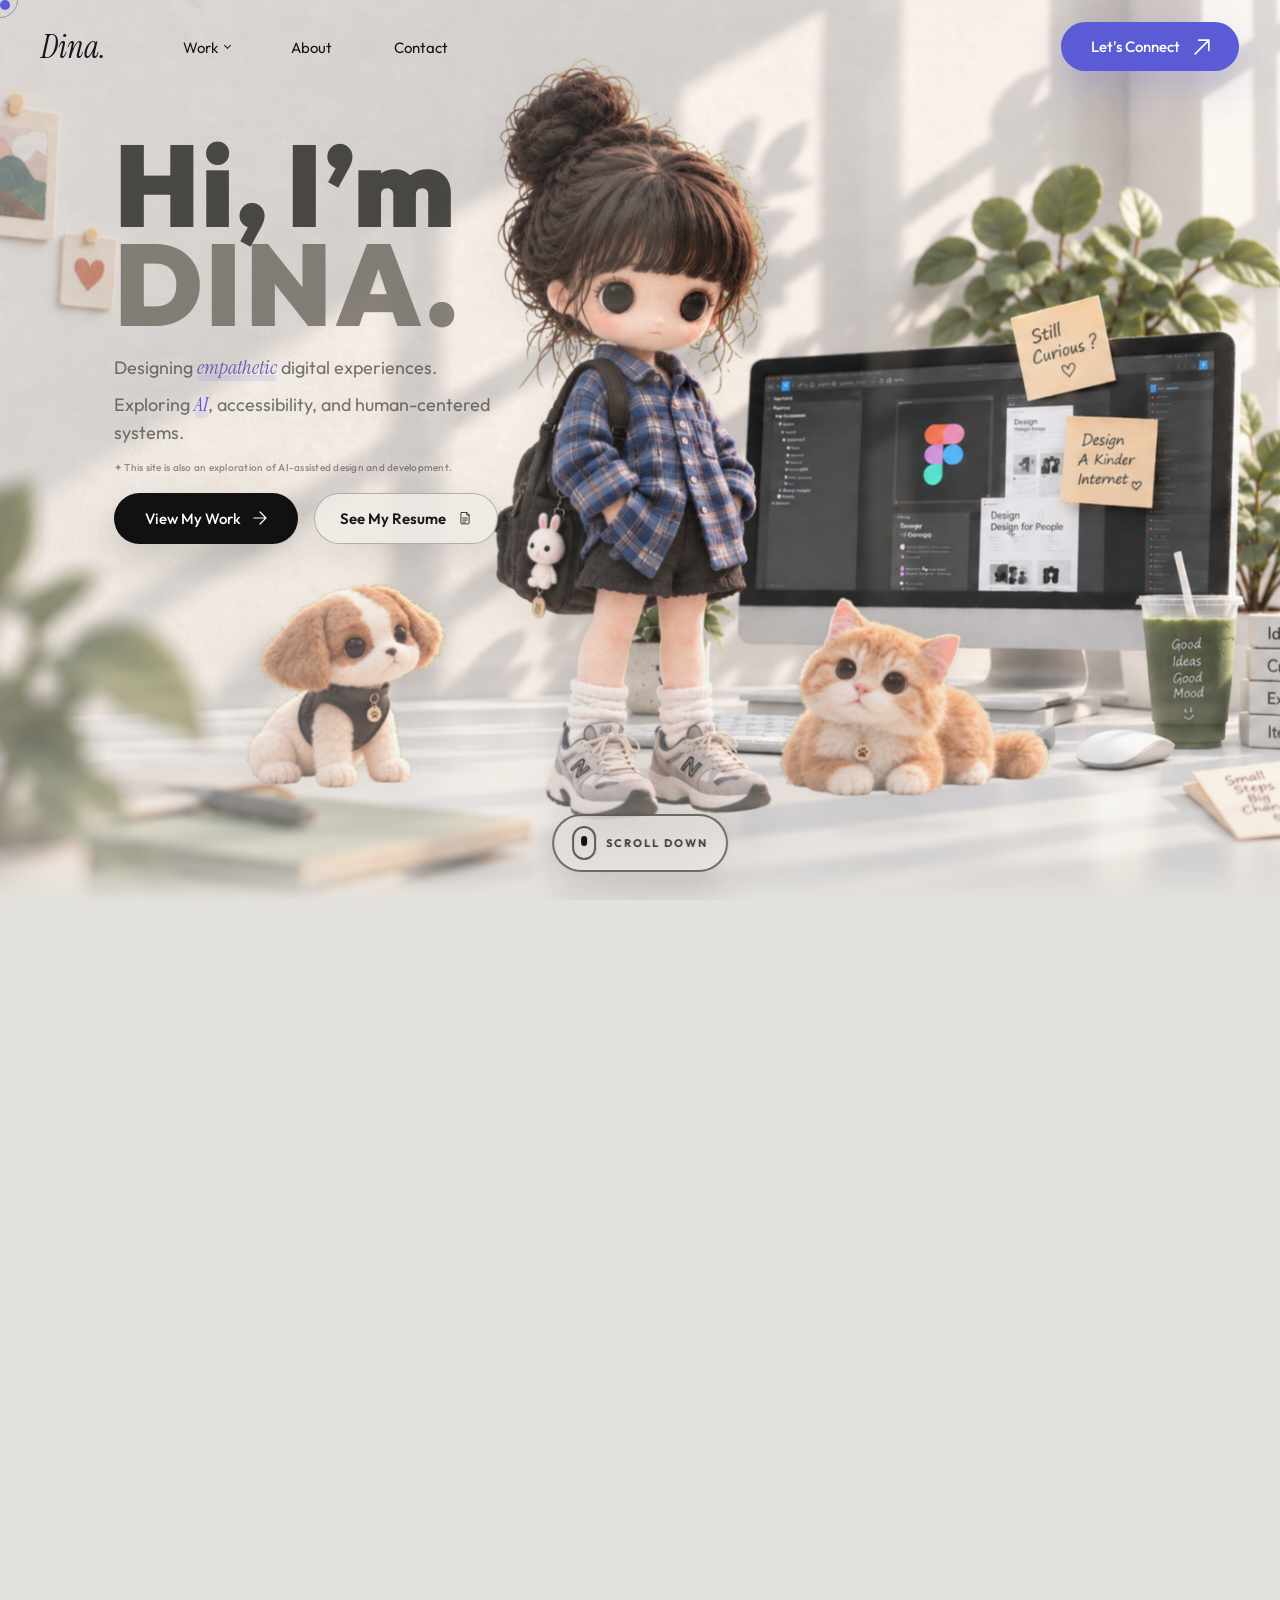
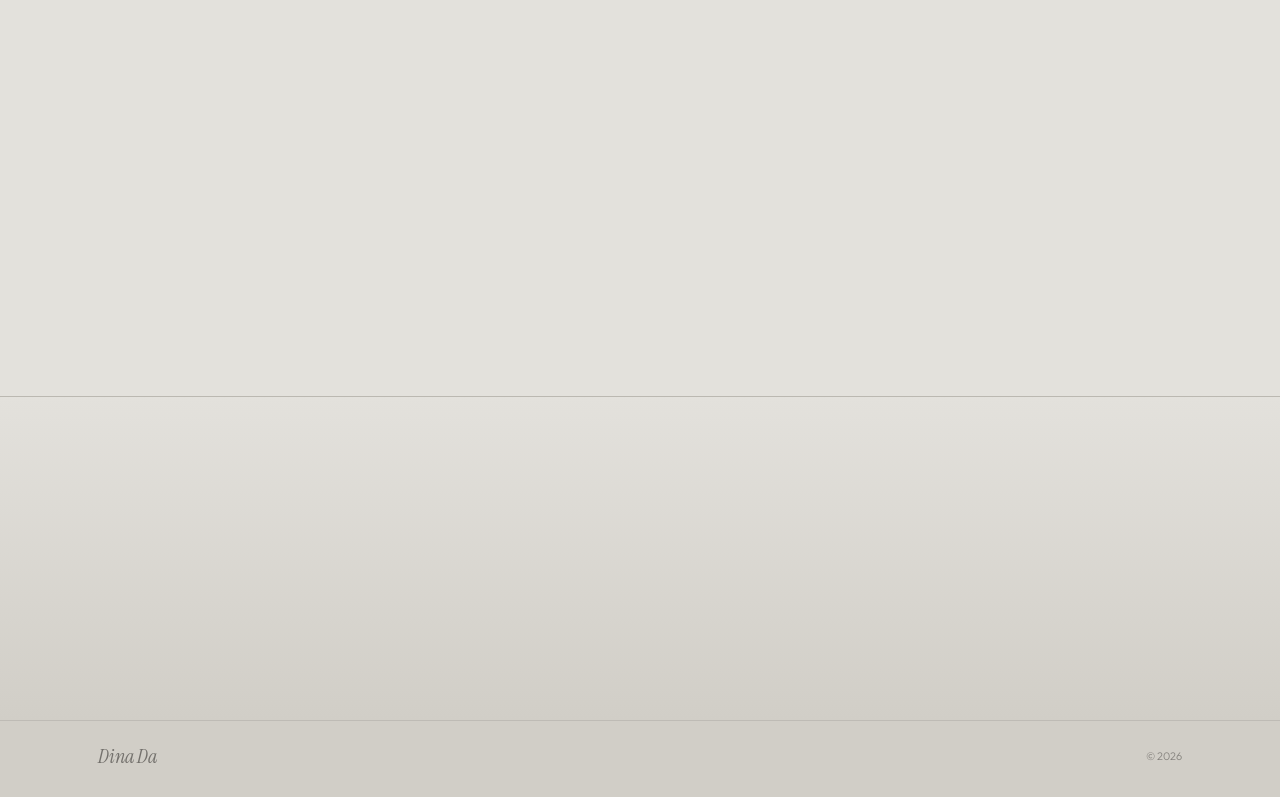
==== commit f90cafa3: "Update index.html" ====
--- a/index.html
+++ b/index.html
@@ -475,7 +475,7 @@
   <footer>
     <div class="footer-inner">
       <span class="footer-name">Dina Da</span>
-      <span class="footer-copy">© 2025</span>
+      <span class="footer-copy">© 2026</span>
     </div>
   </footer>
 
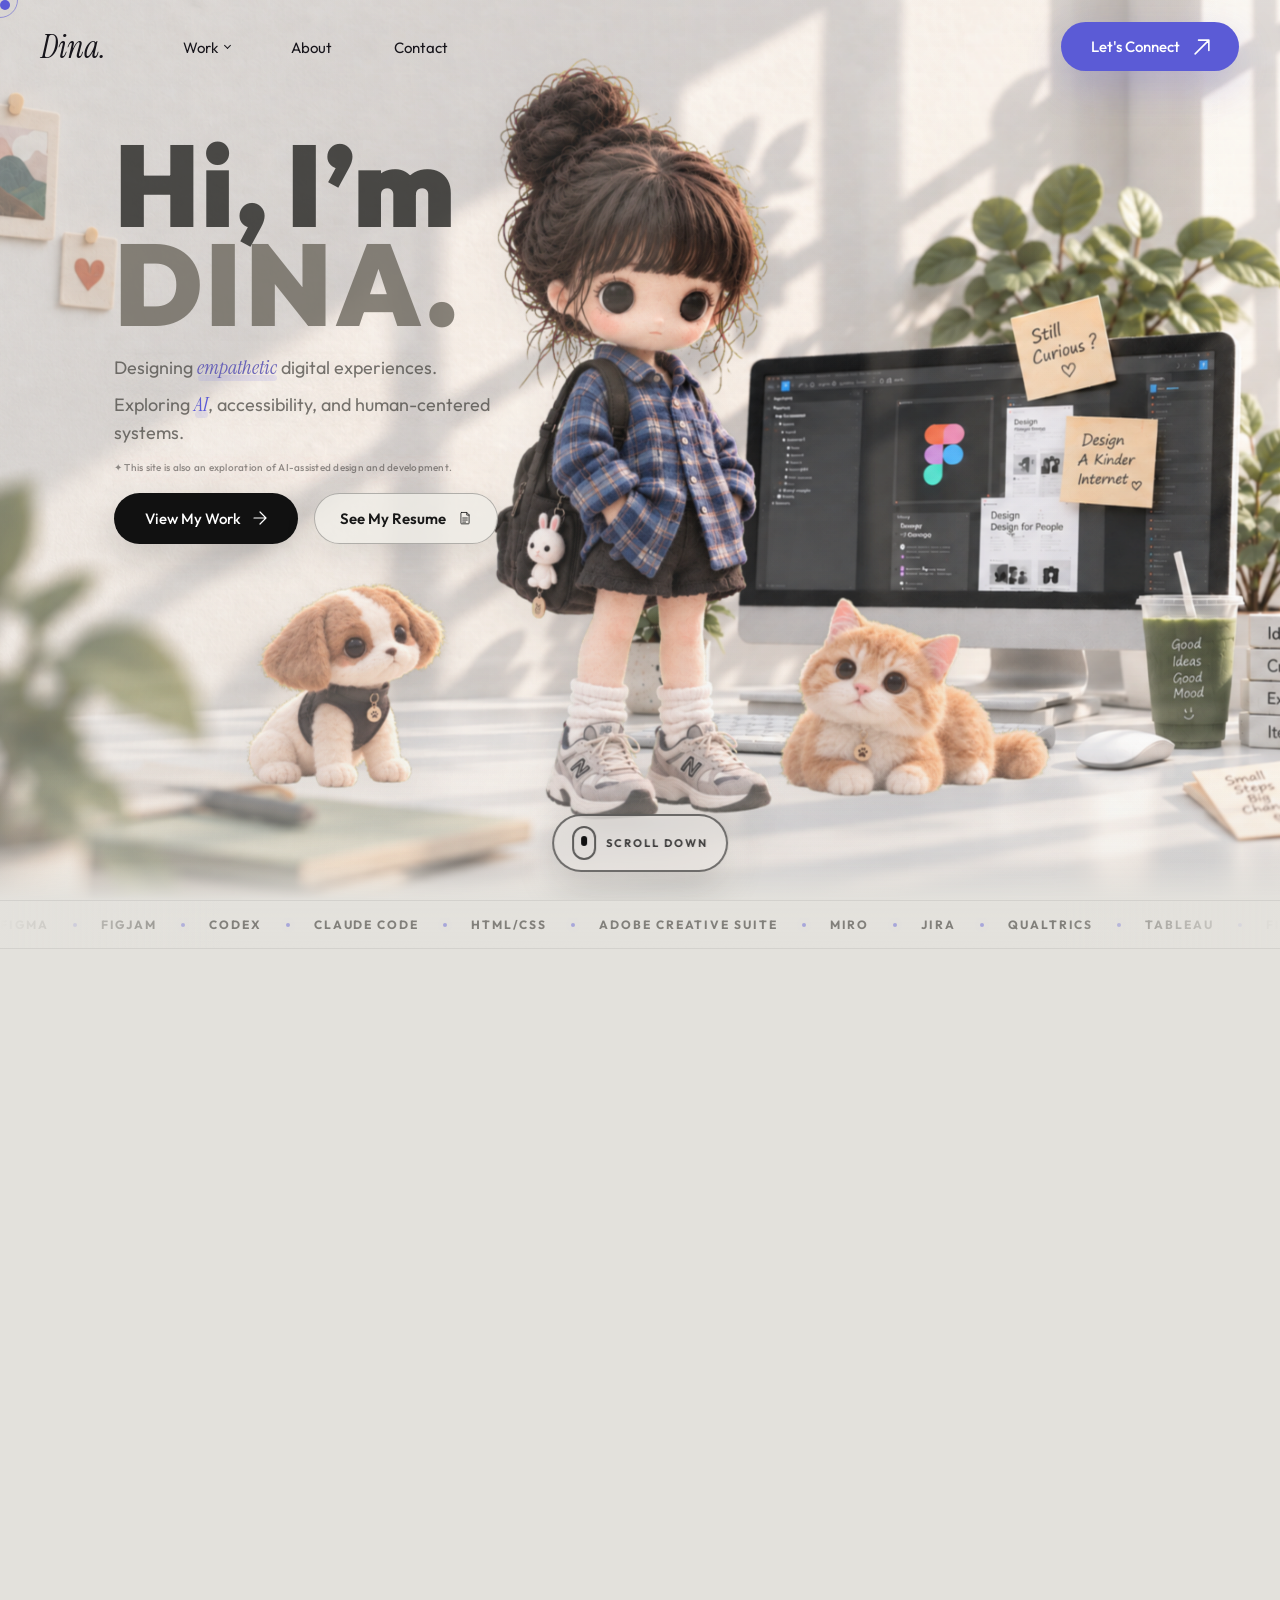
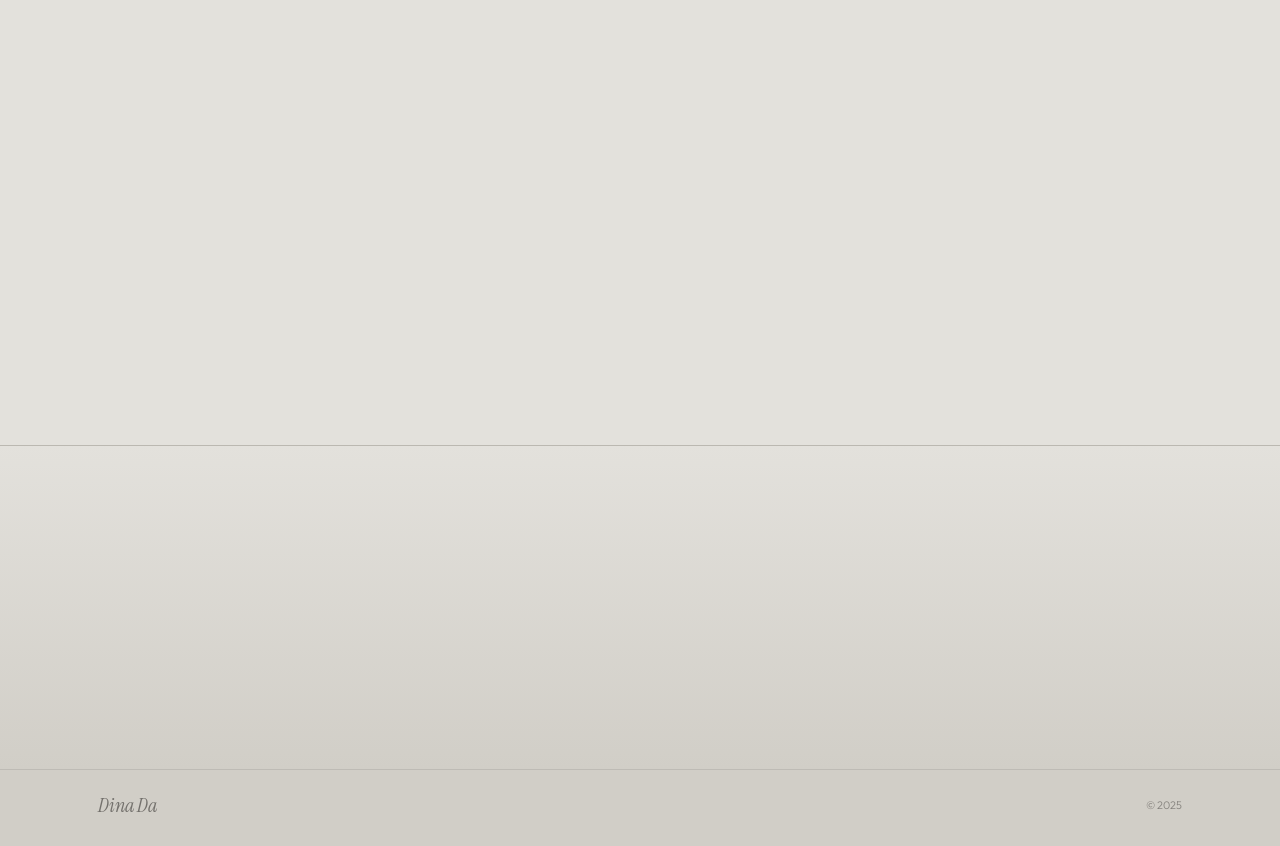
==== commit 711f80a9: "Add files via upload" ====
--- a/index.html
+++ b/index.html
@@ -201,6 +201,63 @@
       from { opacity: 0; transform: translate(-50%, 12px); }
       to { opacity: 1; transform: translate(-50%, 0); }
     }
+    .tools-strip {
+      position: relative;
+      z-index: 4;
+      overflow: hidden;
+      padding: 16px 0;
+      background: linear-gradient(180deg, rgba(227,225,220,0.96) 0%, var(--cream) 100%);
+      border-top: 1px solid rgba(28,27,25,0.08);
+      border-bottom: 1px solid rgba(28,27,25,0.08);
+      color: rgba(58,56,52,0.58);
+      white-space: nowrap;
+    }
+    .tools-strip::before,
+    .tools-strip::after {
+      content: '';
+      position: absolute;
+      top: 0;
+      bottom: 0;
+      width: min(18vw, 220px);
+      z-index: 2;
+      pointer-events: none;
+    }
+    .tools-strip::before { left: 0; background: linear-gradient(90deg, var(--cream), rgba(227,225,220,0)); }
+    .tools-strip::after { right: 0; background: linear-gradient(270deg, var(--cream), rgba(227,225,220,0)); }
+    .tools-track {
+      display: flex;
+      width: max-content;
+      align-items: center;
+      animation: toolsMarquee 34s linear infinite;
+      will-change: transform;
+    }
+    .tools-group {
+      display: flex;
+      align-items: center;
+      gap: 24px;
+      padding-right: 24px;
+    }
+    .tools-group span {
+      display: inline-flex;
+      align-items: center;
+      gap: 24px;
+      font-size: 12px;
+      font-weight: 700;
+      letter-spacing: 0.16em;
+      text-transform: uppercase;
+    }
+    .tools-group span::after {
+      content: '';
+      width: 4px;
+      height: 4px;
+      border-radius: 999px;
+      background: rgba(91,91,214,0.44);
+      box-shadow: 0 0 18px rgba(91,91,214,0.2);
+    }
+    @keyframes toolsMarquee {
+      from { transform: translate3d(0,0,0); }
+      to { transform: translate3d(-50%,0,0); }
+    }
     @media (prefers-reduced-motion: reduce) {
       .hero-content,
       .hero-name,
@@ -222,6 +279,7 @@
         opacity: 1 !important;
         transform: translateX(-50%) !important;
       }
+      .tools-track { animation: none !important; }
       .hero-motion-zone { display: none; }
     }
 
@@ -310,6 +368,10 @@
       .hero-scene-image { object-position: 55% center; }
       .scroll-indicator { bottom: 26px; height: 46px; }
       .scroll-text { font-size: 9px; }
+      .tools-strip { padding: 13px 0; }
+      .tools-track { animation-duration: 24s; }
+      .tools-group { gap: 18px; padding-right: 18px; }
+      .tools-group span { gap: 18px; font-size: 10px; letter-spacing: 0.13em; }
       section { padding: 80px 0; }
       #projects { margin-top: 0; padding: 72px 0 84px; }
       #projects .section-label { margin-bottom: 28px; }
@@ -408,6 +470,35 @@
     <div class="scroll-indicator" aria-hidden="true">
       <div class="scroll-line"></div>
       <span class="scroll-text">Scroll Down</span>
+    </div>
+  </div>
+
+  <div class="tools-strip" aria-label="Tools Dina works with">
+    <div class="tools-track">
+      <div class="tools-group">
+        <span>Figma</span>
+        <span>FigJam</span>
+        <span>Codex</span>
+        <span>Claude Code</span>
+        <span>HTML/CSS</span>
+        <span>Adobe Creative Suite</span>
+        <span>Miro</span>
+        <span>Jira</span>
+        <span>Qualtrics</span>
+        <span>Tableau</span>
+      </div>
+      <div class="tools-group" aria-hidden="true">
+        <span>Figma</span>
+        <span>FigJam</span>
+        <span>Codex</span>
+        <span>Claude Code</span>
+        <span>HTML/CSS</span>
+        <span>Adobe Creative Suite</span>
+        <span>Miro</span>
+        <span>Jira</span>
+        <span>Qualtrics</span>
+        <span>Tableau</span>
+      </div>
     </div>
   </div>
 
@@ -475,7 +566,7 @@
   <footer>
     <div class="footer-inner">
       <span class="footer-name">Dina Da</span>
-      <span class="footer-copy">© 2026</span>
+      <span class="footer-copy">© 2025</span>
     </div>
   </footer>
 
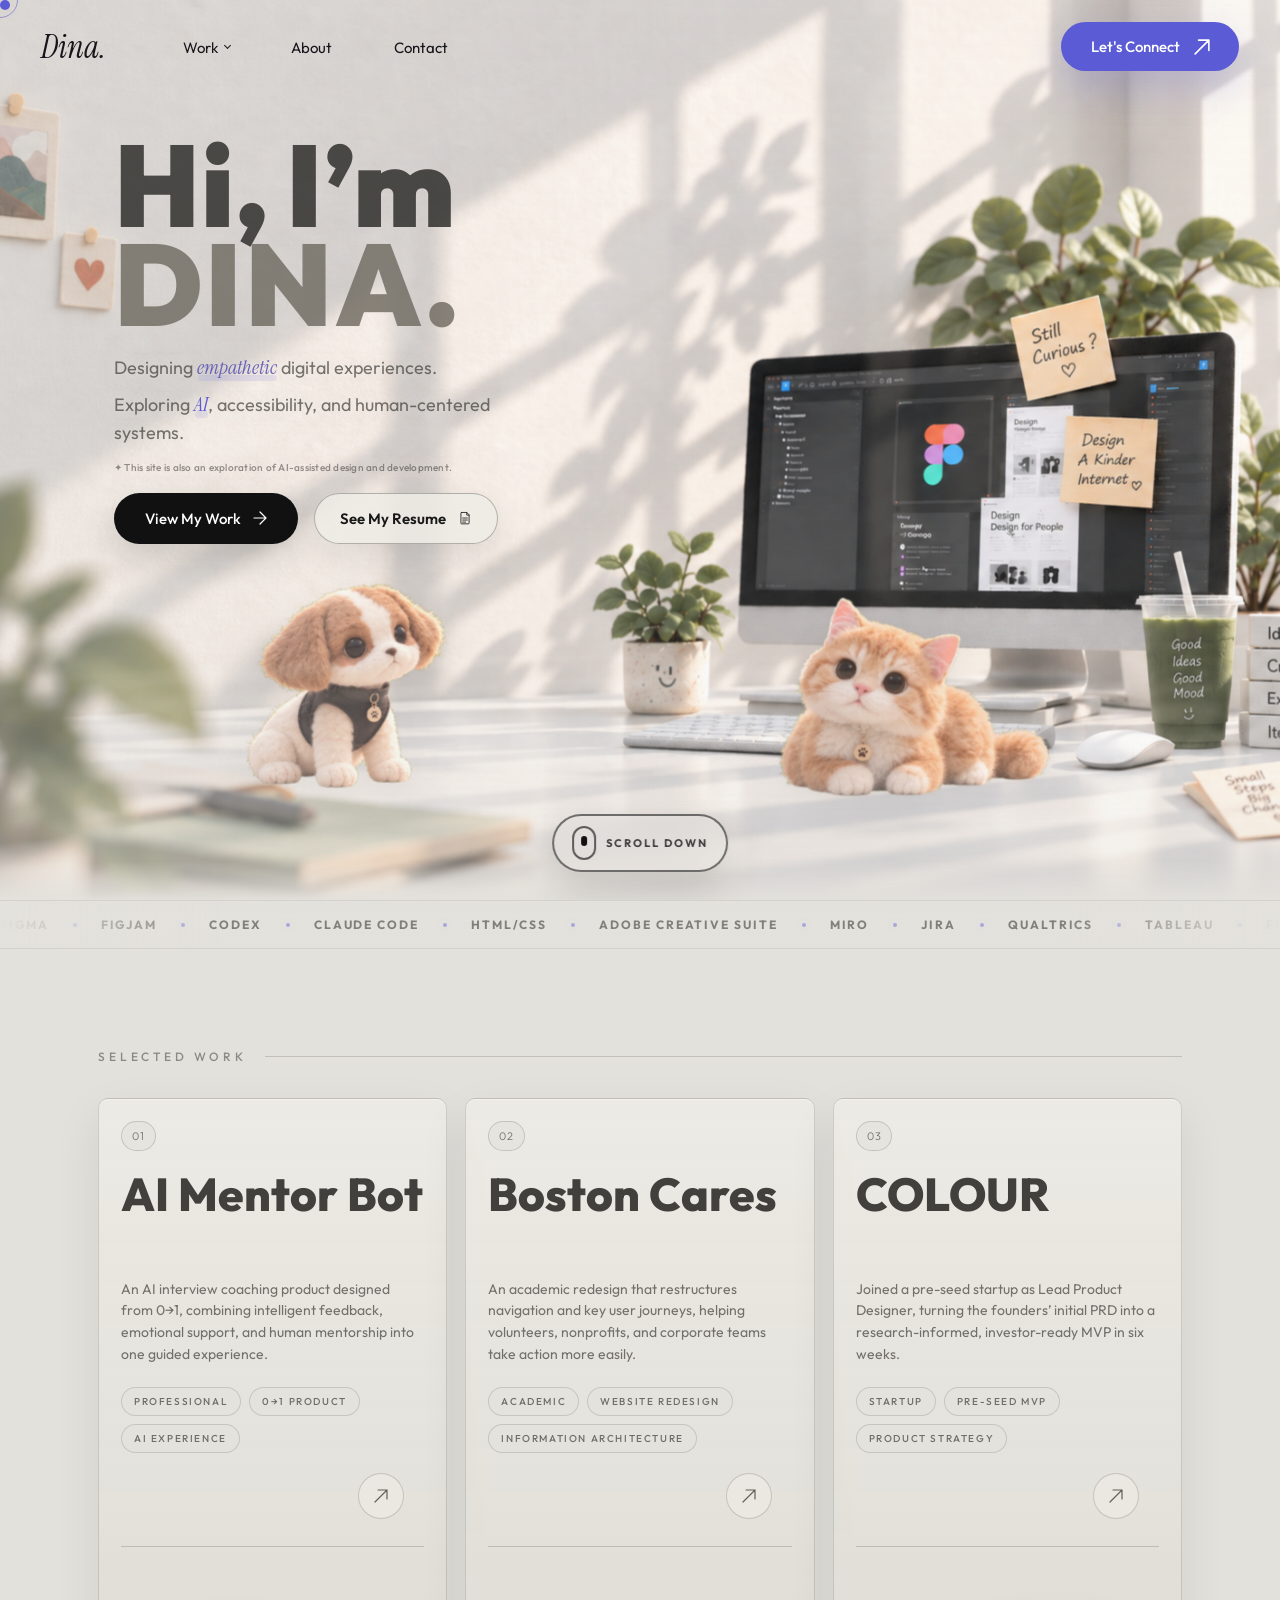
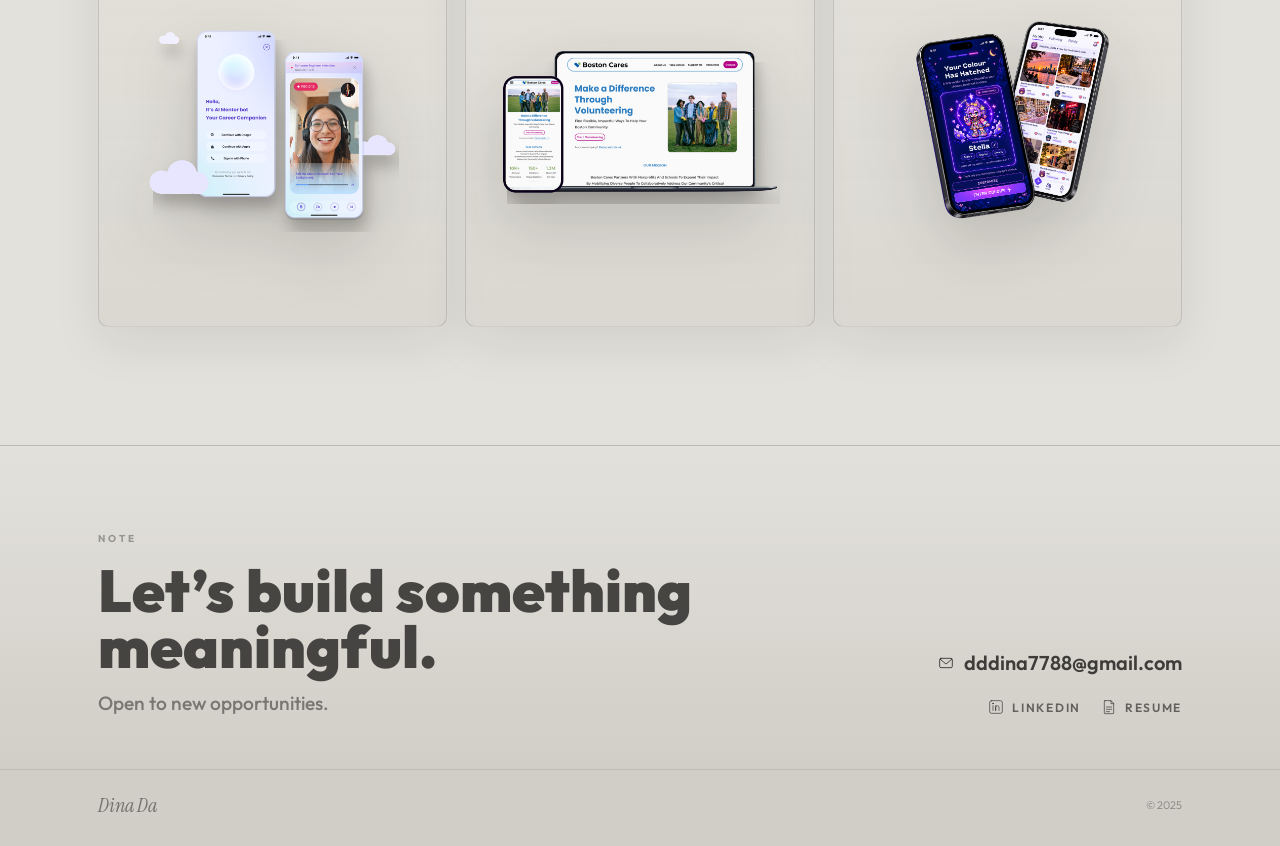
==== commit 20871c44: "Add files via upload" ====
--- a/index.html
+++ b/index.html
@@ -170,11 +170,23 @@
       filter: drop-shadow(0 18px 22px rgba(26,24,20,0.1)) saturate(0.98) contrast(0.98);
       transition: opacity 0.34s cubic-bezier(0.16,1,0.3,1), transform 0.42s cubic-bezier(0.16,1,0.3,1), filter 0.34s;
     }
-    .hero-character-layer.girl-layer { opacity: 1; }
+    .hero-character-layer.girl-layer {
+      inset: auto;
+      left: 49%;
+      bottom: -2px;
+      width: auto;
+      height: min(82svh, 760px);
+      object-fit: contain;
+      object-position: center bottom;
+      opacity: 1;
+      transform: translate3d(-50%,0,0);
+      transform-origin: 50% 88%;
+      filter: drop-shadow(0 18px 22px rgba(26,24,20,0.1)) saturate(0.98) contrast(0.98);
+    }
     .hero-character-layer.dog-layer { filter: drop-shadow(0 12px 16px rgba(26,24,20,0.1)) saturate(0.98) contrast(0.98); }
     .hero-character-layer.cat-layer { filter: drop-shadow(0 12px 16px rgba(26,24,20,0.1)) saturate(0.98) contrast(0.98); }
     .hero-character-layer.cat-layer { transform: translate3d(62px,8px,0); }
-    .hero-art-shell.is-girl-active .girl-layer { transform: translate3d(0,-1px,0) scale(1.001); filter: drop-shadow(0 18px 22px rgba(26,24,20,0.1)) saturate(1) contrast(0.99); }
+    .hero-art-shell.is-girl-active .girl-layer { transform: translate3d(-50%,-2px,0) scale(1.004); filter: drop-shadow(0 18px 22px rgba(26,24,20,0.1)) saturate(1) contrast(0.99); }
     .hero-art-shell.is-dog-active .dog-layer { transform: translate3d(2px,0,0) scale(1.001); filter: drop-shadow(0 12px 16px rgba(26,24,20,0.1)) saturate(1) contrast(0.99); }
     .hero-art-shell.is-cat-active .cat-layer { transform: translate3d(60px,6px,0) scale(1.001); filter: drop-shadow(0 12px 16px rgba(26,24,20,0.1)) saturate(1) contrast(0.99); }
     .hero-light-layer { z-index: 2; opacity: 0.62; mix-blend-mode: screen; pointer-events: none; }
@@ -366,6 +378,7 @@
       .hero-cta-row { gap: 10px; }
       .hero-cta, .hero-cta-outline { gap: 10px; padding: 13px 17px; font-size: 12px; }
       .hero-scene-image { object-position: 55% center; }
+      .hero-character-layer.girl-layer { left: 54%; bottom: 20px; height: min(66svh, 560px); }
       .scroll-indicator { bottom: 26px; height: 46px; }
       .scroll-text { font-size: 9px; }
       .tools-strip { padding: 13px 0; }
@@ -395,6 +408,7 @@
       .hero-inner { padding-top: clamp(118px,14svh,140px); padding-left: clamp(58px,9.5vw,106px); }
       .hero-name { font-size: clamp(82px,8.6vw,124px); max-width: 430px; }
       .hero-scene-image { object-position: 60% center; }
+      .hero-character-layer.girl-layer { left: 51%; height: min(79svh, 700px); }
     }
   </style>
 </head>
@@ -435,7 +449,7 @@
     <div class="hero-visual" aria-hidden="true">
       <figure class="hero-art-shell">
         <img class="hero-layer hero-scene-image" src="images/hero/background_clean.png" alt="" fetchpriority="high" decoding="async" />
-        <img class="hero-character-layer girl-layer" data-hero-sprite="girl" src="images/hero/girl_front.png" alt="" decoding="sync" />
+        <img class="hero-character-layer girl-layer" data-hero-sprite="girl" src="images/hero/girl_pose_01.png" alt="" decoding="sync" />
         <img class="hero-character-layer dog-layer" data-hero-sprite="dog" src="images/hero/dog_idle_01.png" alt="" decoding="sync" />
         <img class="hero-character-layer cat-layer" data-hero-sprite="cat" src="images/hero/cat_idle_01.png" alt="" decoding="sync" />
         <img class="hero-layer hero-light-layer" src="images/hero/light_shadow_overlay.png" alt="" decoding="async" />
@@ -708,11 +722,12 @@
           sprite.setFrame(sprite.staticFrame);
         };
 
-        sprite.playAction = function(done) {
+        sprite.playFrames = function(frames, done) {
           if (!sprite.ready || sprite.busy) return false;
+          if (!frames || !frames.length) return false;
           sprite.busy = true;
           window.clearTimeout(sprite.actionTimer);
-          var sequence = sprite.actionFrames.concat(sprite.actionFrames.slice(0, -1).reverse());
+          var sequence = frames.concat(frames.slice(0, -1).reverse());
           var index = 0;
 
           function step() {
@@ -732,12 +747,16 @@
           return true;
         };
 
+        sprite.playAction = function(done) {
+          return sprite.playFrames(sprite.actionFrames, done);
+        };
+
         sprite.reset();
         return sprite;
       }
 
       var heroFrameReady = preloadHeroFrames([
-        ['images/hero/girl_front.png', 'images/hero/girl_idle_01.png', 'images/hero/girl_idle_02.png', 'images/hero/girl_idle_03.png'],
+        ['images/hero/girl_pose_01.png', 'images/hero/girl_pose_wave.png', 'images/hero/girl_pose_think.png', 'images/hero/girl_pose_smile.png'],
         ['images/hero/dog_idle_01.png'],
         ['images/hero/dog_sniff_01.png', 'images/hero/dog_sniff_02.png', 'images/hero/dog_sniff_03.png'],
         ['images/hero/cat_idle_01.png'],
@@ -745,10 +764,10 @@
       ]);
 
       heroSprites.girl = createHeroSprite('girl', {
-        staticFrame: 'images/hero/girl_front.png',
-        actionFrames: ['images/hero/girl_idle_01.png', 'images/hero/girl_idle_02.png', 'images/hero/girl_idle_03.png'],
-        actionMs: 180,
-        holdMs: 80
+        staticFrame: 'images/hero/girl_pose_01.png',
+        actionFrames: ['images/hero/girl_pose_think.png', 'images/hero/girl_pose_smile.png'],
+        actionMs: 360,
+        holdMs: 420
       });
 
       heroSprites.dog = createHeroSprite('dog', {
@@ -772,6 +791,17 @@
             heroSprites[key].reset();
           }
         });
+        if (heroSprites.girl && !prefersReducedMotion) {
+          window.setTimeout(function() {
+            var sprite = heroSprites.girl;
+            if (!sprite || sprite.busy || !sprite.ready) return;
+            heroArt.classList.add('is-girl-active');
+            sprite.playFrames(['images/hero/girl_pose_wave.png'], function() {
+              heroArt.classList.remove('is-girl-active');
+              heroCooldowns.girl = Date.now();
+            });
+          }, 980);
+        }
       });
 
       function scrollToProjects() {
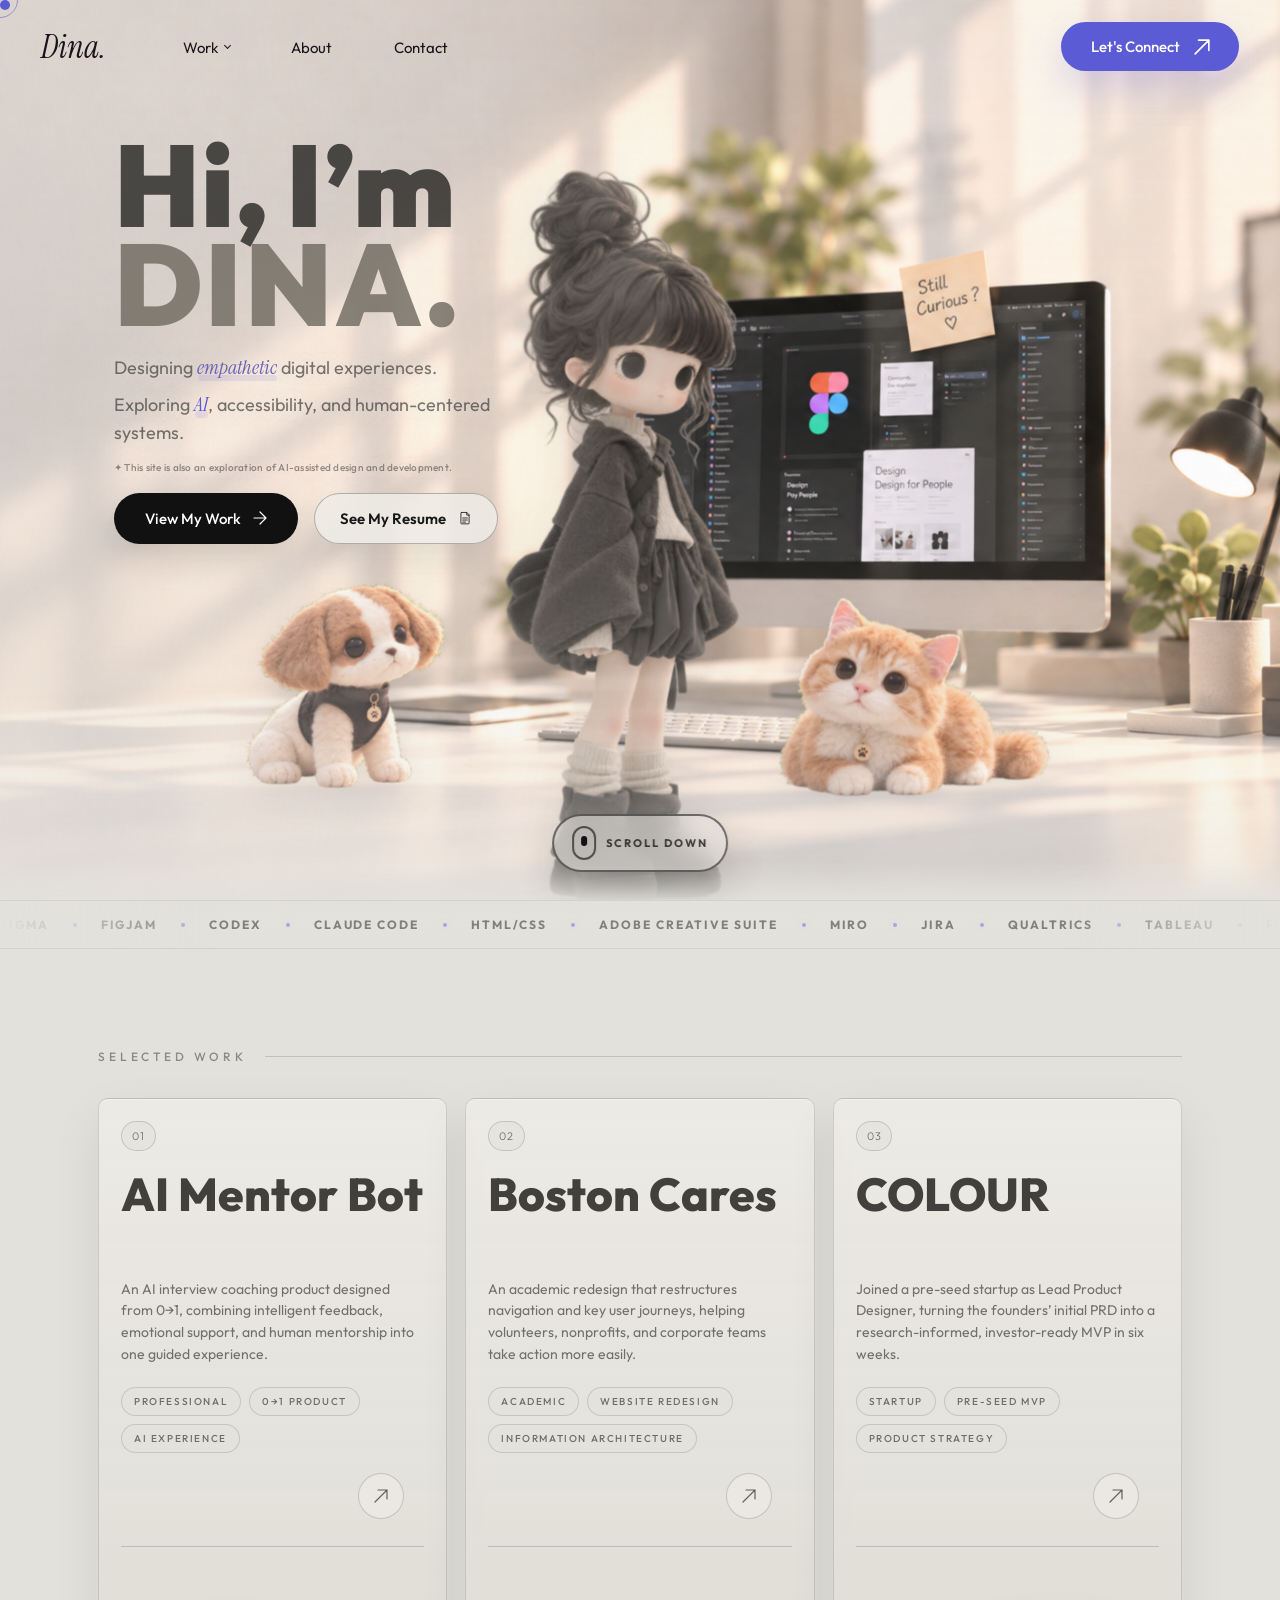
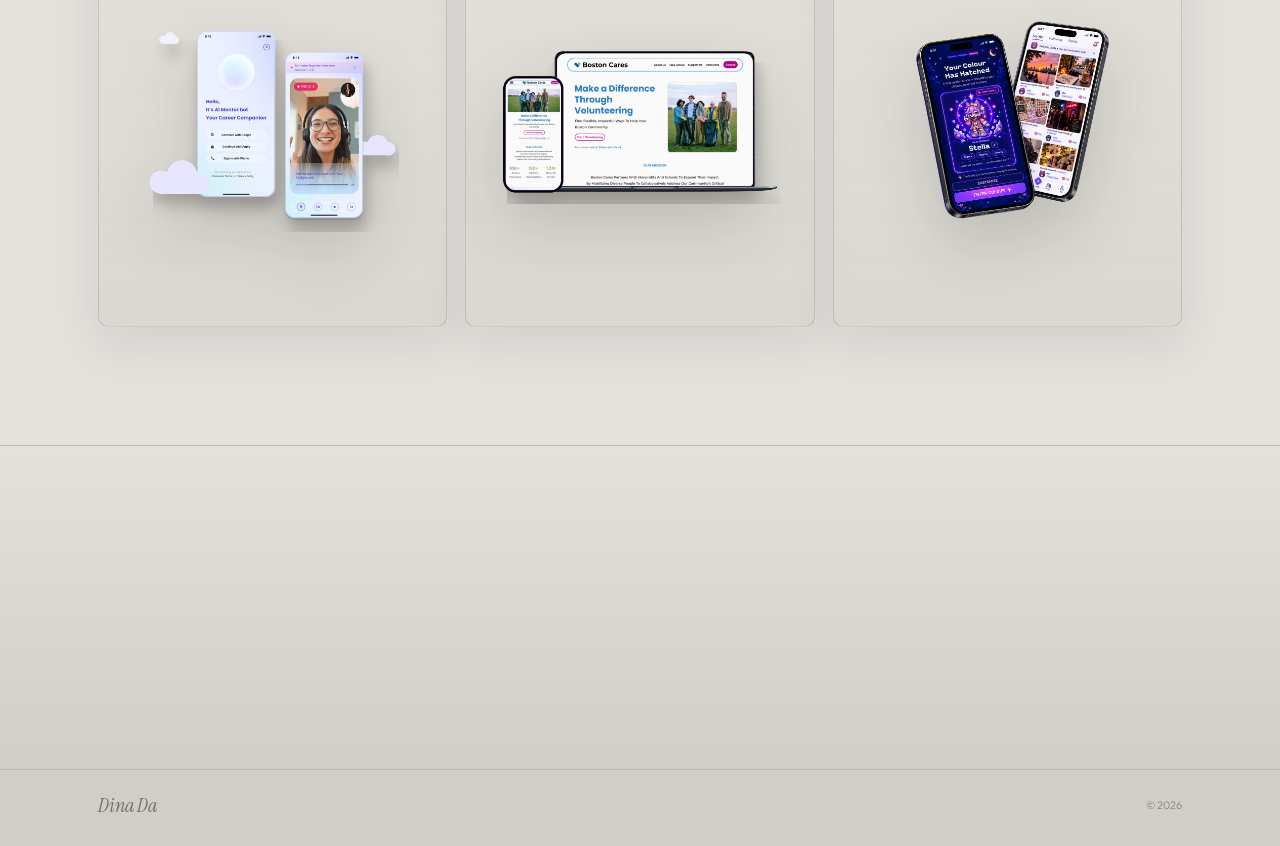
==== commit 2647c8da: "Sync homepage with resume: name/title/meta, hero eyebrow, footer year" ====
--- a/index.html
+++ b/index.html
@@ -4,7 +4,7 @@
   <meta charset="UTF-8" />
   <meta name="viewport" content="width=device-width, initial-scale=1.0" />
     <link rel="icon" type="image/png" href="favicon1.png">
-  <title>Yujie Da (Dina) | UX & Product Designer | Northeastern University</title> <meta name="description" content="Portfolio of Yujie Da, also known as Dina. UX and product designer specializing in interactive design, AI products, and accessible digital experiences. Currently studying at Northeastern University." /> <meta name="author" content="Yujie Da" />
+  <title>Dina (Yujie) Da | Product Designer | Northeastern University</title> <meta name="description" content="Portfolio of Dina Da. Product designer specializing in AI products, design systems, and human-centered digital experiences. Master of Professional Studies in Digital Media, Northeastern University." /> <meta name="author" content="Dina Da" />
 
     <!-- Google Analytics -->
 <script async src="https://www.googletagmanager.com/gtag/js?id=G-WJYXNTRF2K"></script>
@@ -460,7 +460,7 @@
     <span class="hero-motion-zone zone-girl" data-hero-action="girl" aria-hidden="true"></span>
     <div class="hero-inner">
       <div class="hero-content">
-        <p class="hero-eyebrow">UX Designer</p>
+        <p class="hero-eyebrow">Product Designer</p>
         <h1 class="hero-name"><span class="hero-name-line">Hi,<span>I&rsquo;m</span></span><br><em>DINA.</em></h1>
         <p class="hero-desc">
           <span class="hero-desc-line">Designing <span class="glow-word">empathetic</span> digital experiences.</span>
@@ -580,7 +580,7 @@
   <footer>
     <div class="footer-inner">
       <span class="footer-name">Dina Da</span>
-      <span class="footer-copy">© 2025</span>
+      <span class="footer-copy">© 2026</span>
     </div>
   </footer>
 
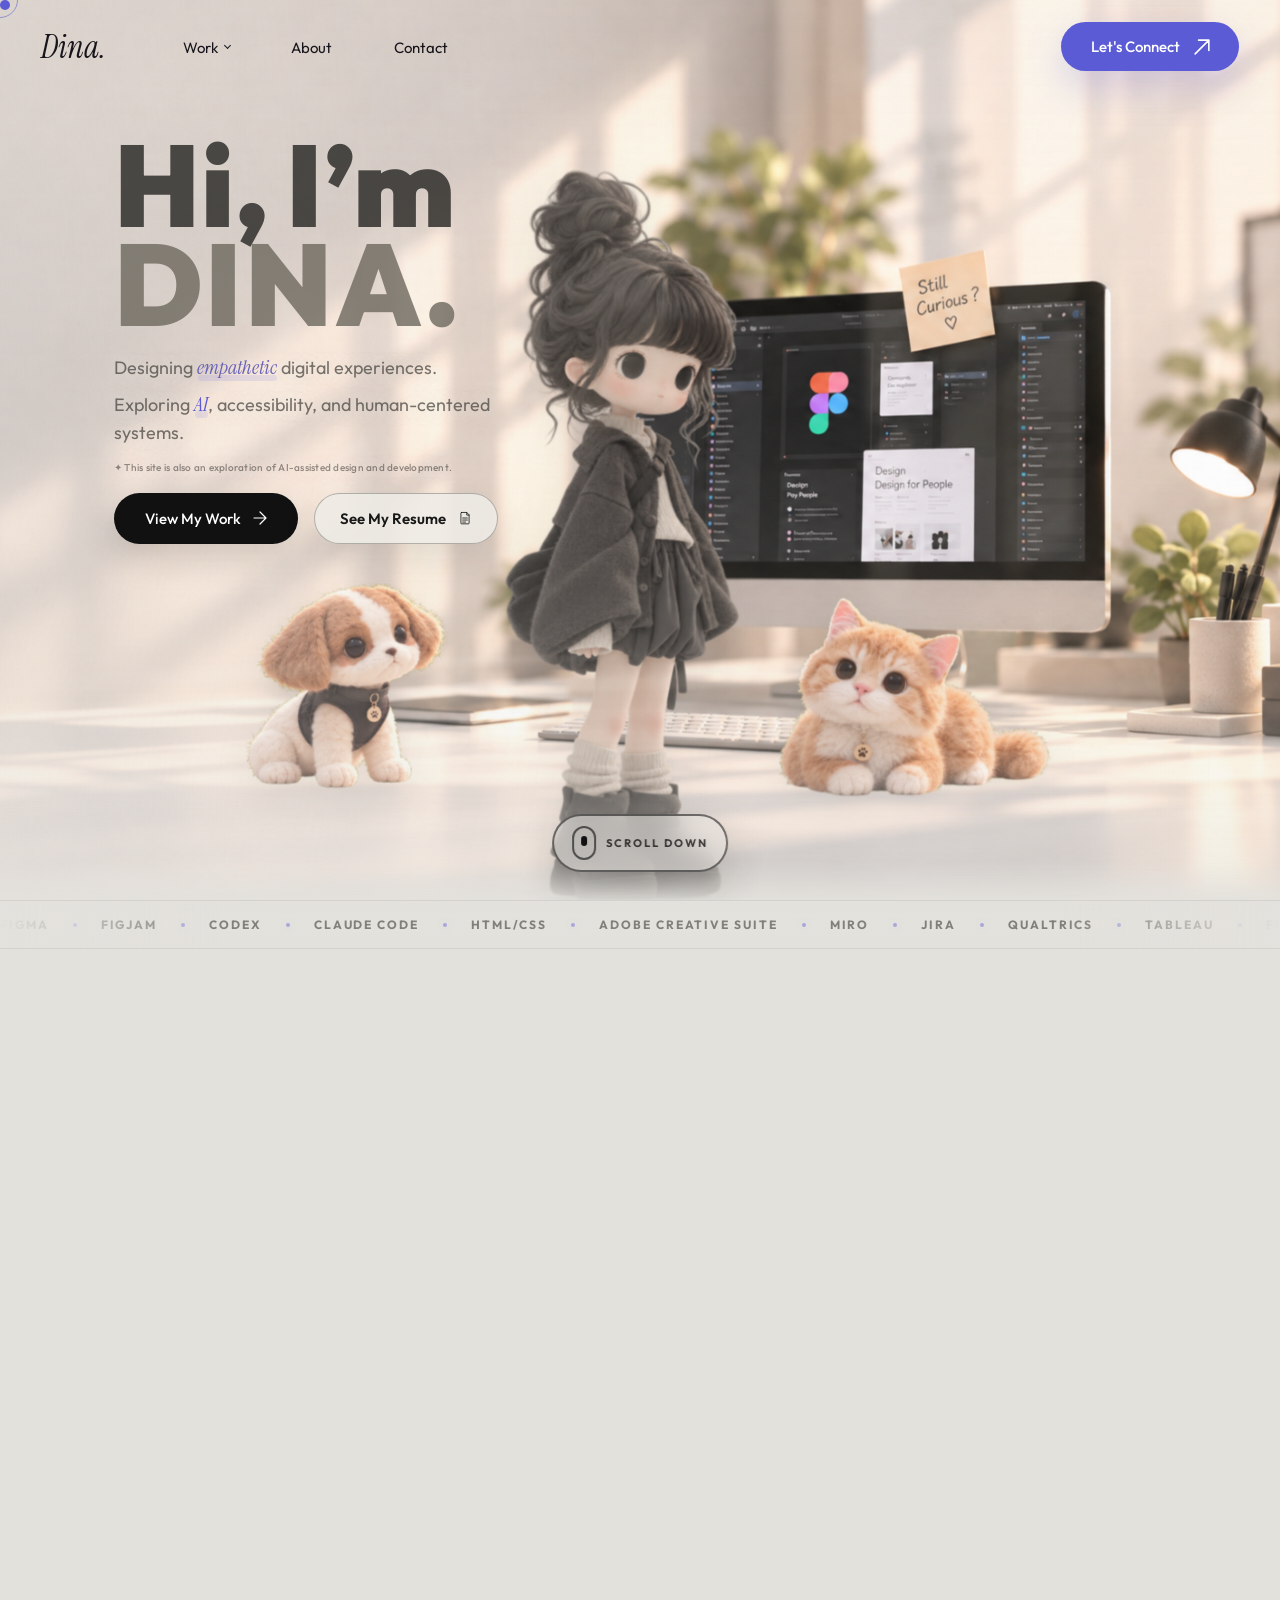
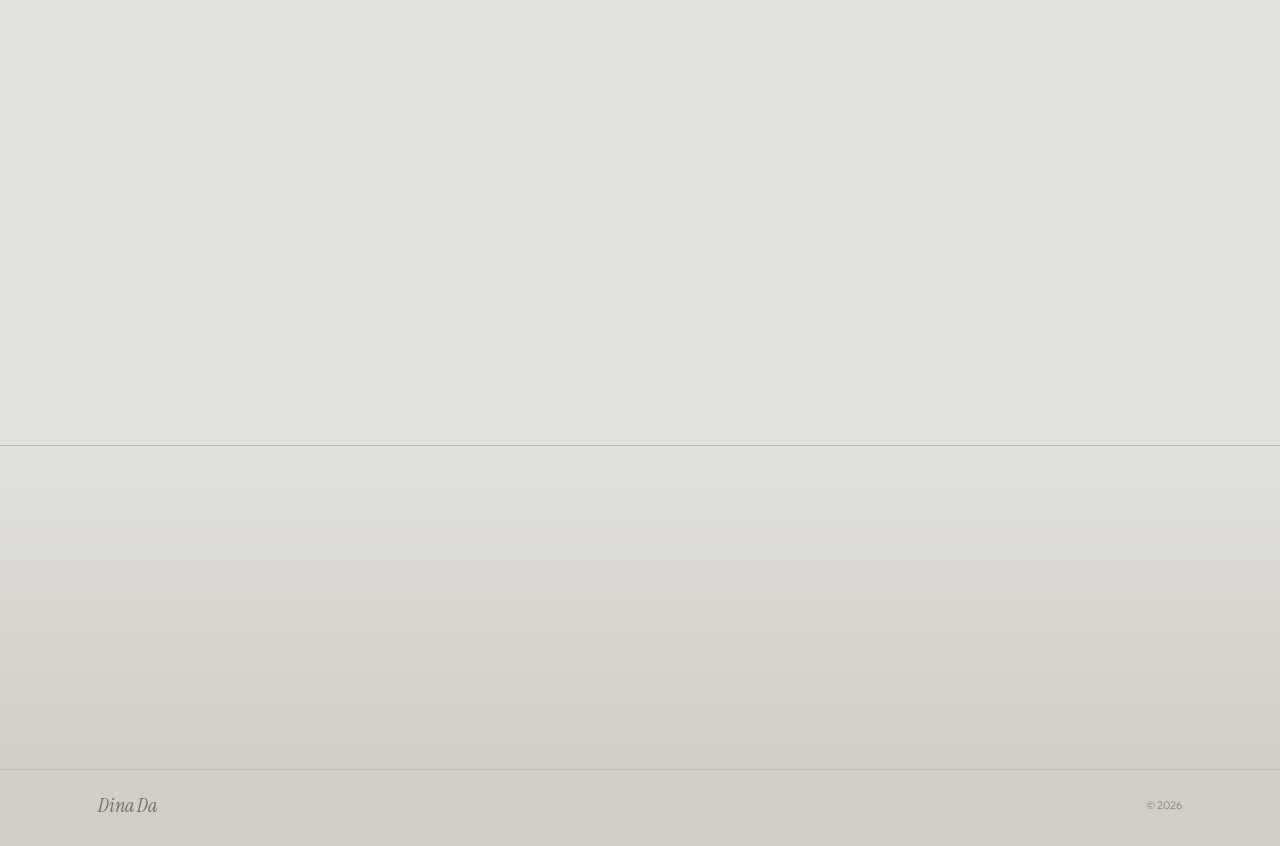
==== commit bd2b51f1: "Host resume PDF in repo; point all Resume links to local PDF" ====
--- a/index.html
+++ b/index.html
@@ -440,7 +440,7 @@
         <a class="mobile-project" href="colour.html">COLOUR</a>
         <a href="about.html">About</a>
         <a href="#contact">Contact</a>
-        <a href="https://drive.google.com/file/d/10085O7HcPDRbbVvB2gu00LjhxMf7chLG/view?usp=drive_link" target="_blank">Resume</a>
+        <a href="resume/Dina_Da_Product_Designer_Resume.pdf" target="_blank">Resume</a>
       </div>
     </div>
   </nav>
@@ -476,7 +476,7 @@
         </div>
         <div class="hero-cta-row">
           <a href="#projects" class="hero-cta">View My Work <svg width="14" height="14" viewBox="0 0 14 14" fill="none"><path d="M1 7h12M7 1l6 6-6 6" stroke="currentColor" stroke-width="1.2" stroke-linecap="round" stroke-linejoin="round"/></svg></a>
-          <a href="https://drive.google.com/file/d/10085O7HcPDRbbVvB2gu00LjhxMf7chLG/view?usp=drive_link" target="_blank" class="hero-cta-outline">See My Resume <svg width="14" height="14" viewBox="0 0 24 24" fill="none" stroke="currentColor" stroke-width="1.4" stroke-linecap="round" stroke-linejoin="round"><path d="M6 2.5h9l4 4V21a1 1 0 01-1 1H6a1 1 0 01-1-1V3.5a1 1 0 011-1z"/><path d="M15 2.5V7h4"/><line x1="8" y1="12" x2="16" y2="12"/><line x1="8" y1="15.5" x2="16" y2="15.5"/><line x1="8" y1="19" x2="13" y2="19"/></svg></a>
+          <a href="resume/Dina_Da_Product_Designer_Resume.pdf" target="_blank" class="hero-cta-outline">See My Resume <svg width="14" height="14" viewBox="0 0 24 24" fill="none" stroke="currentColor" stroke-width="1.4" stroke-linecap="round" stroke-linejoin="round"><path d="M6 2.5h9l4 4V21a1 1 0 01-1 1H6a1 1 0 01-1-1V3.5a1 1 0 011-1z"/><path d="M15 2.5V7h4"/><line x1="8" y1="12" x2="16" y2="12"/><line x1="8" y1="15.5" x2="16" y2="15.5"/><line x1="8" y1="19" x2="13" y2="19"/></svg></a>
         </div>
       </div>
     </div>
@@ -571,7 +571,7 @@
         <a href="mailto:dddina7788@gmail.com" class="contact-email"><svg width="16" height="16" viewBox="0 0 24 24" fill="none" stroke="currentColor" stroke-width="1.4" stroke-linecap="round" stroke-linejoin="round"><rect x="2.5" y="5" width="19" height="14" rx="2"/><path d="M3.5 6.5l8.5 7 8.5-7"/></svg>dddina7788@gmail.com</a>
         <div class="contact-links">
           <a href="https://www.linkedin.com/in/dina-da/" target="_blank" class="contact-link"><svg width="16" height="16" viewBox="0 0 24 24" fill="none" stroke="currentColor" stroke-width="1.4" stroke-linecap="round" stroke-linejoin="round"><rect x="2.5" y="2.5" width="19" height="19" rx="3"/><line x1="7.5" y1="10" x2="7.5" y2="17"/><circle cx="7.5" cy="6.7" r="0.6" fill="currentColor"/><path d="M11.5 17v-4.2c0-1.6 1-2.8 2.5-2.8s2.5 1.2 2.5 2.8V17"/><line x1="11.5" y1="10" x2="11.5" y2="17"/></svg>LinkedIn</a>
-          <a href="https://drive.google.com/file/d/10085O7HcPDRbbVvB2gu00LjhxMf7chLG/view?usp=drive_link" target="_blank" class="contact-link"><svg width="16" height="16" viewBox="0 0 24 24" fill="none" stroke="currentColor" stroke-width="1.4" stroke-linecap="round" stroke-linejoin="round"><path d="M6 2.5h9l4 4V21a1 1 0 01-1 1H6a1 1 0 01-1-1V3.5a1 1 0 011-1z"/><path d="M15 2.5V7h4"/><line x1="8" y1="12" x2="16" y2="12"/><line x1="8" y1="15.5" x2="16" y2="15.5"/><line x1="8" y1="19" x2="13" y2="19"/></svg>Resume</a>
+          <a href="resume/Dina_Da_Product_Designer_Resume.pdf" target="_blank" class="contact-link"><svg width="16" height="16" viewBox="0 0 24 24" fill="none" stroke="currentColor" stroke-width="1.4" stroke-linecap="round" stroke-linejoin="round"><path d="M6 2.5h9l4 4V21a1 1 0 01-1 1H6a1 1 0 01-1-1V3.5a1 1 0 011-1z"/><path d="M15 2.5V7h4"/><line x1="8" y1="12" x2="16" y2="12"/><line x1="8" y1="15.5" x2="16" y2="15.5"/><line x1="8" y1="19" x2="13" y2="19"/></svg>Resume</a>
         </div>
       </div>
     </div>
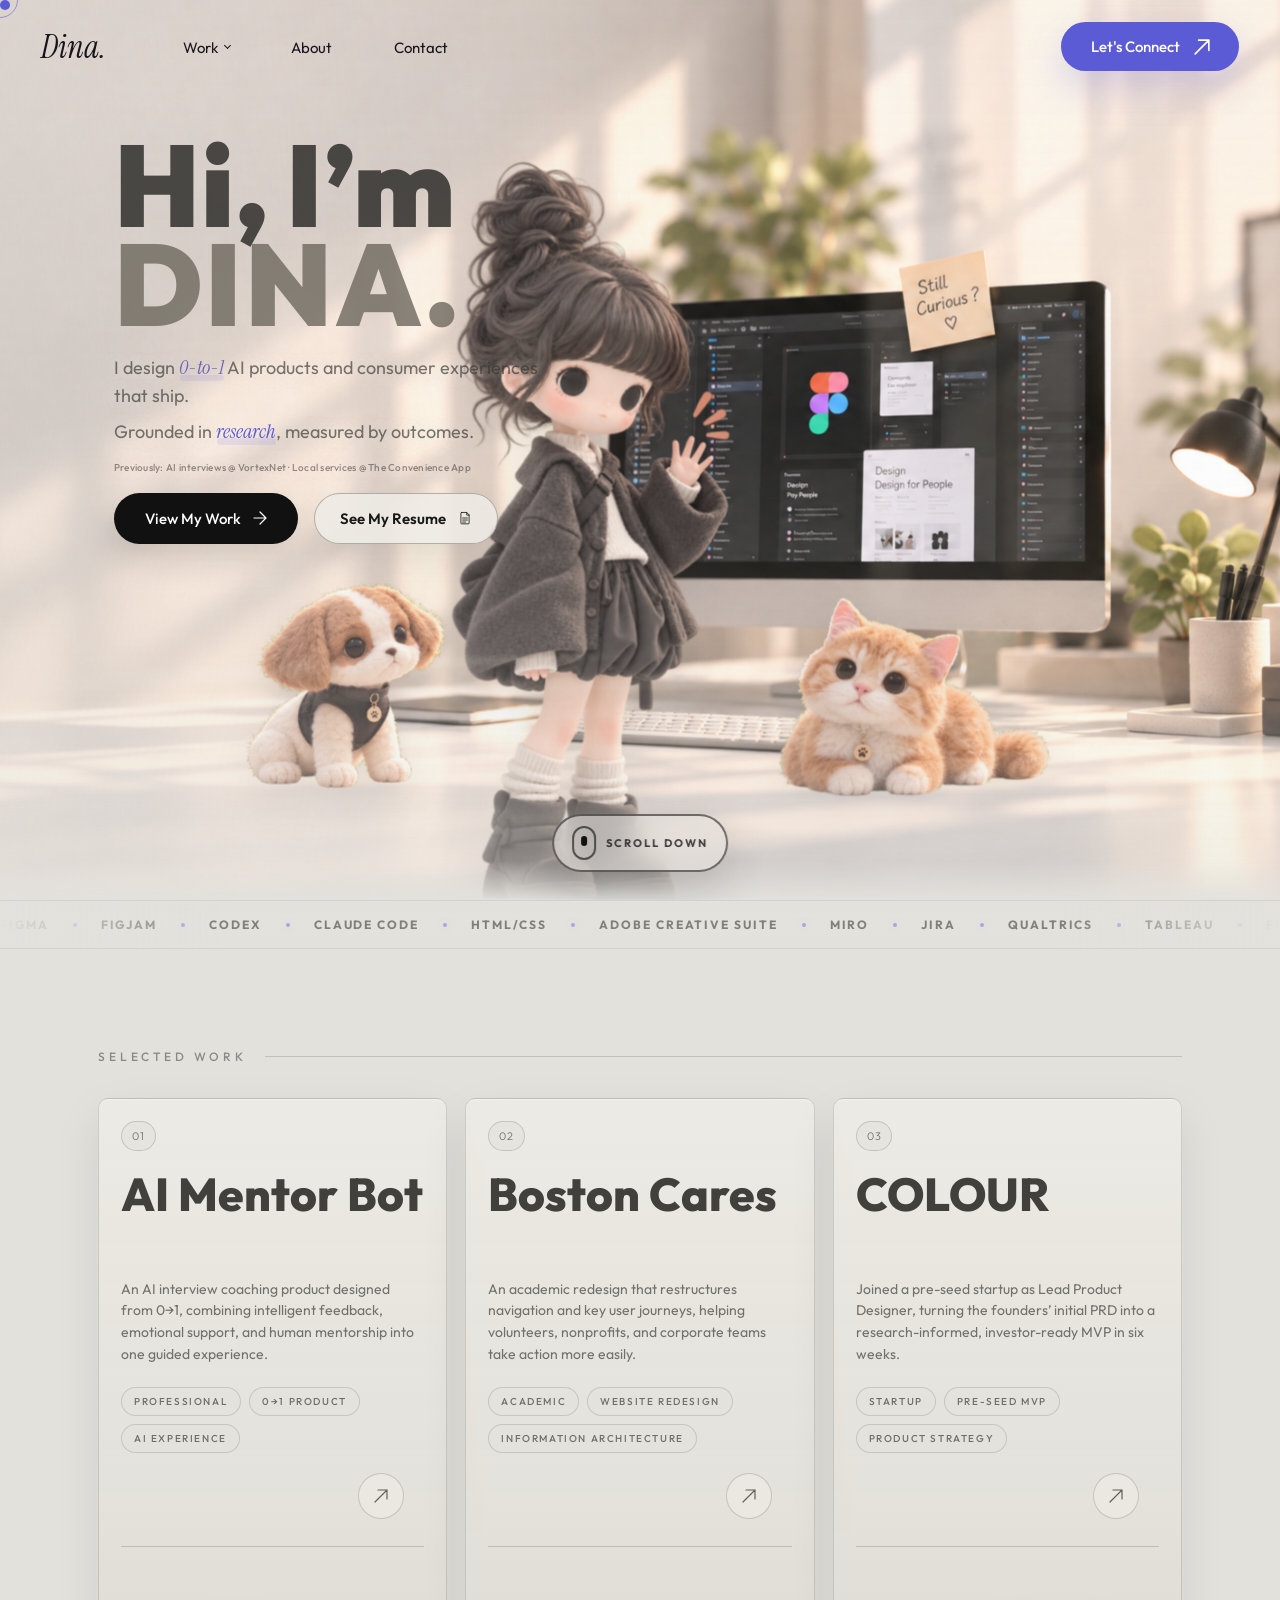
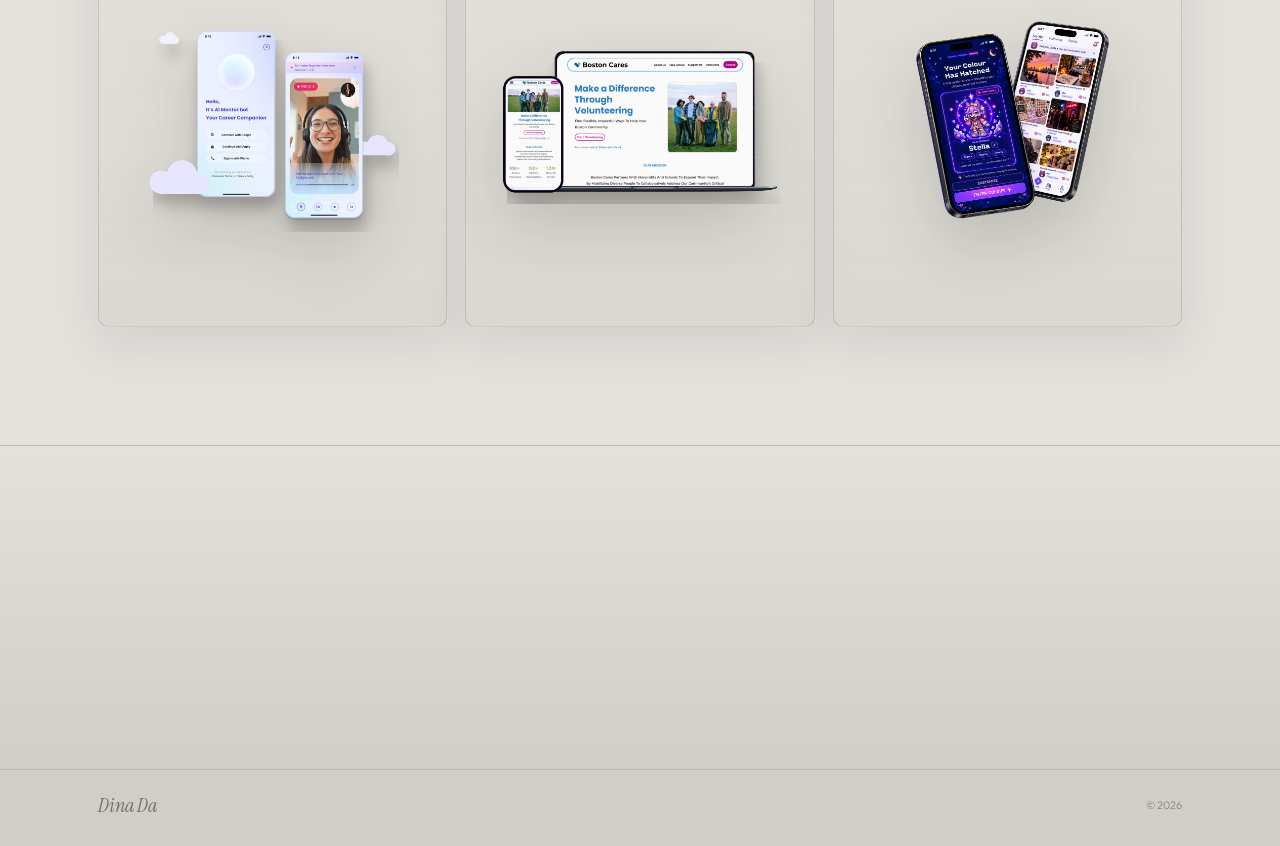
==== commit 4b8e82f1: "Rewrite hero copy: lead with strengths and experience, no fluff" ====
--- a/index.html
+++ b/index.html
@@ -463,10 +463,10 @@
         <p class="hero-eyebrow">Product Designer</p>
         <h1 class="hero-name"><span class="hero-name-line">Hi,<span>I&rsquo;m</span></span><br><em>DINA.</em></h1>
         <p class="hero-desc">
-          <span class="hero-desc-line">Designing <span class="glow-word">empathetic</span> digital experiences.</span>
-          <span class="hero-desc-line">Exploring <span class="glow-word ai">AI</span>, accessibility, and human-centered systems.</span>
+          <span class="hero-desc-line">I design <span class="glow-word">0-to-1</span> AI products and consumer experiences that ship.</span>
+          <span class="hero-desc-line">Grounded in <span class="glow-word ai">research</span>, measured by outcomes.</span>
         </p>
-        <p class="hero-note">✦ This site is also an exploration of AI-assisted design and development.</p>
+        <p class="hero-note">Previously: AI interviews @ VortexNet · Local services @ The Convenience App</p>
         <div class="hero-tags">
           <span class="hero-tag">User Research</span>
           <span class="hero-tag">Interaction Design</span>
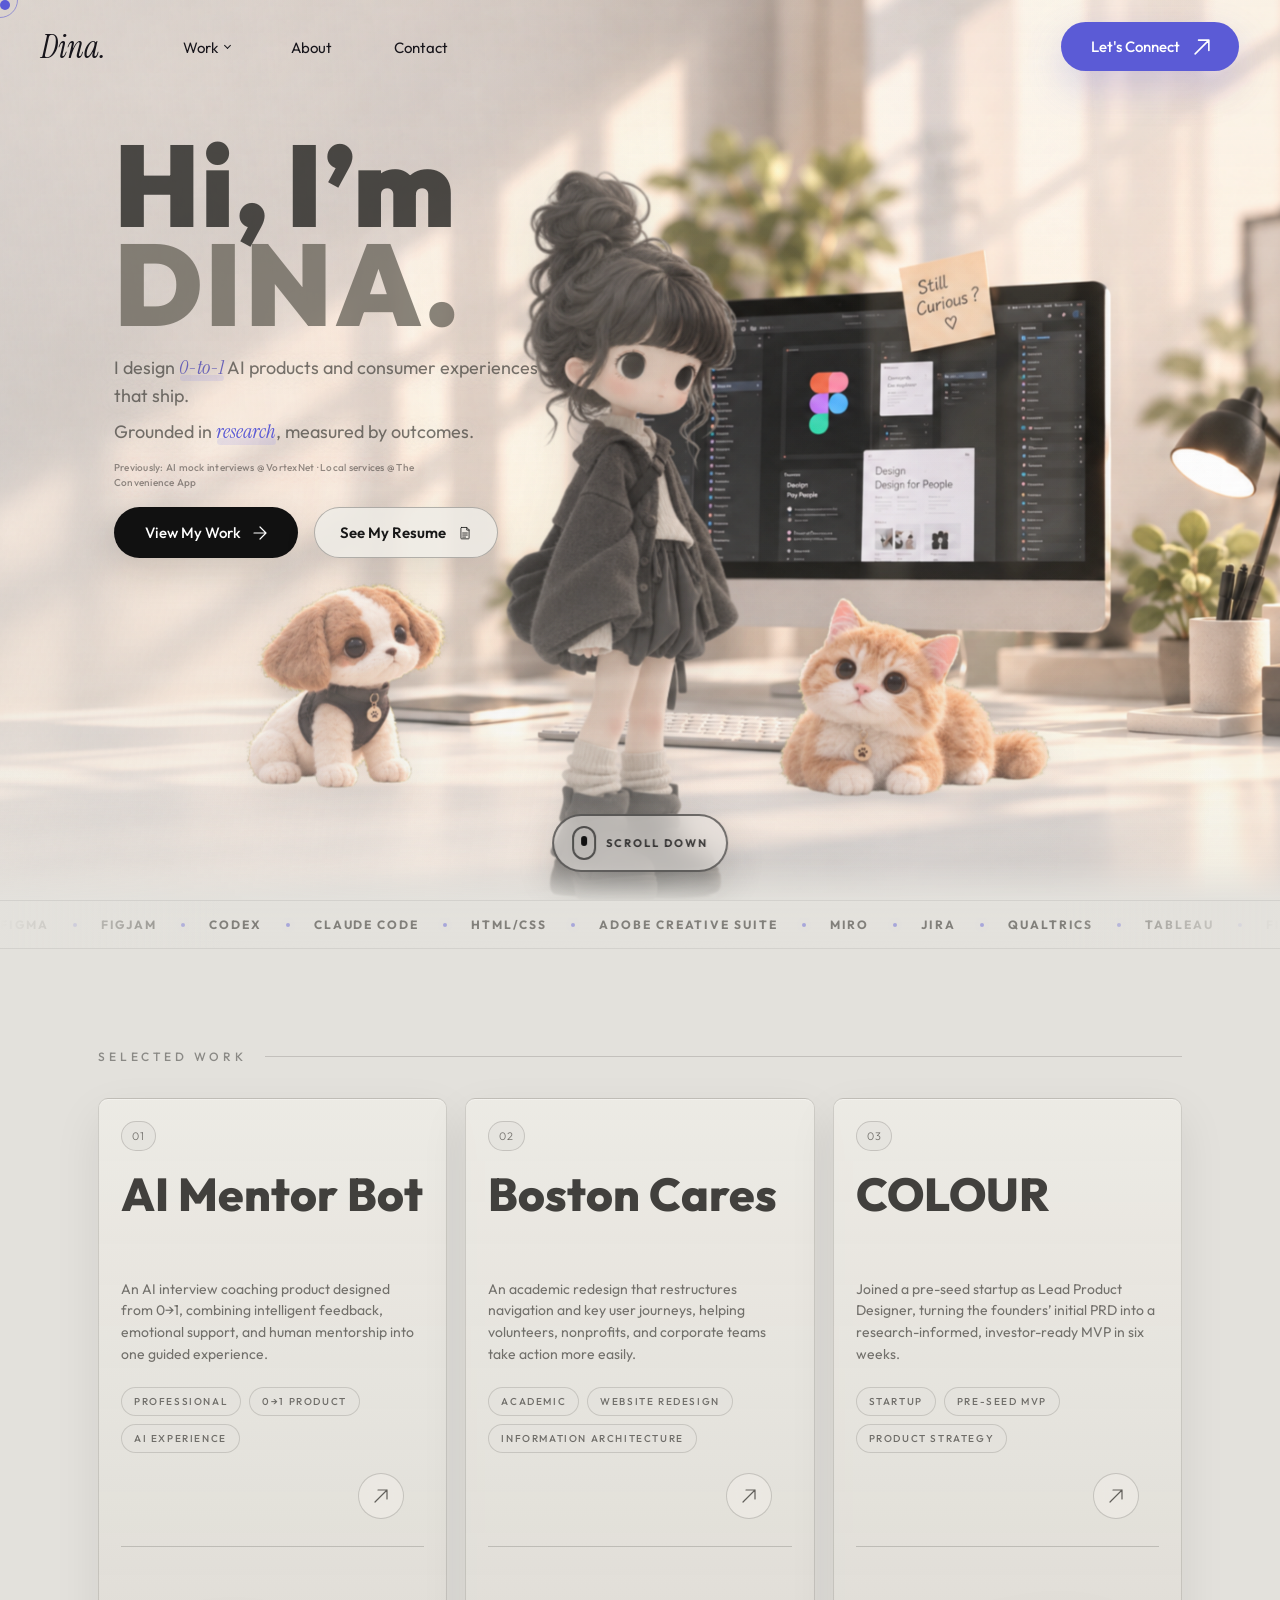
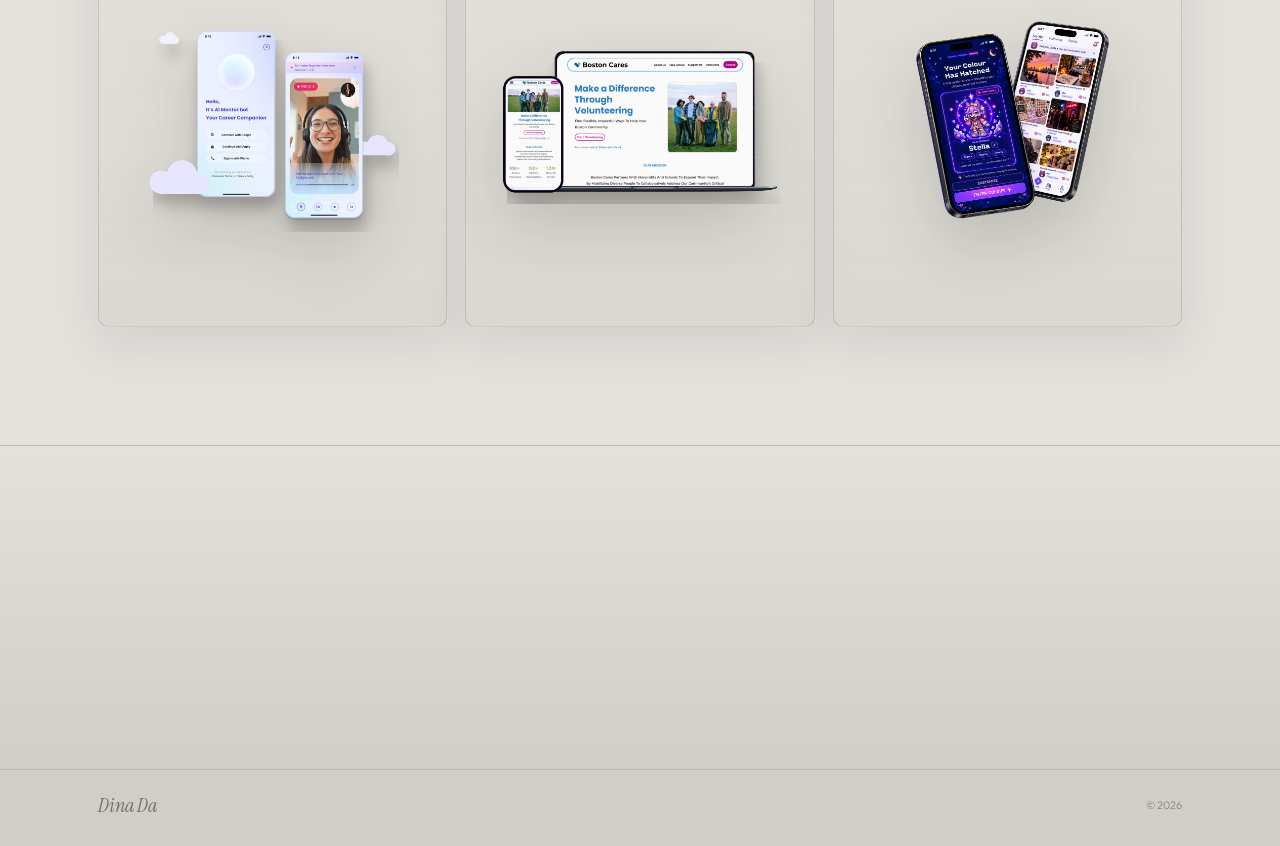
==== commit 84f364a1: "Clarify hero: AI mock interviews" ====
--- a/index.html
+++ b/index.html
@@ -466,7 +466,7 @@
           <span class="hero-desc-line">I design <span class="glow-word">0-to-1</span> AI products and consumer experiences that ship.</span>
           <span class="hero-desc-line">Grounded in <span class="glow-word ai">research</span>, measured by outcomes.</span>
         </p>
-        <p class="hero-note">Previously: AI interviews @ VortexNet · Local services @ The Convenience App</p>
+        <p class="hero-note">Previously: AI mock interviews @ VortexNet · Local services @ The Convenience App</p>
         <div class="hero-tags">
           <span class="hero-tag">User Research</span>
           <span class="hero-tag">Interaction Design</span>
